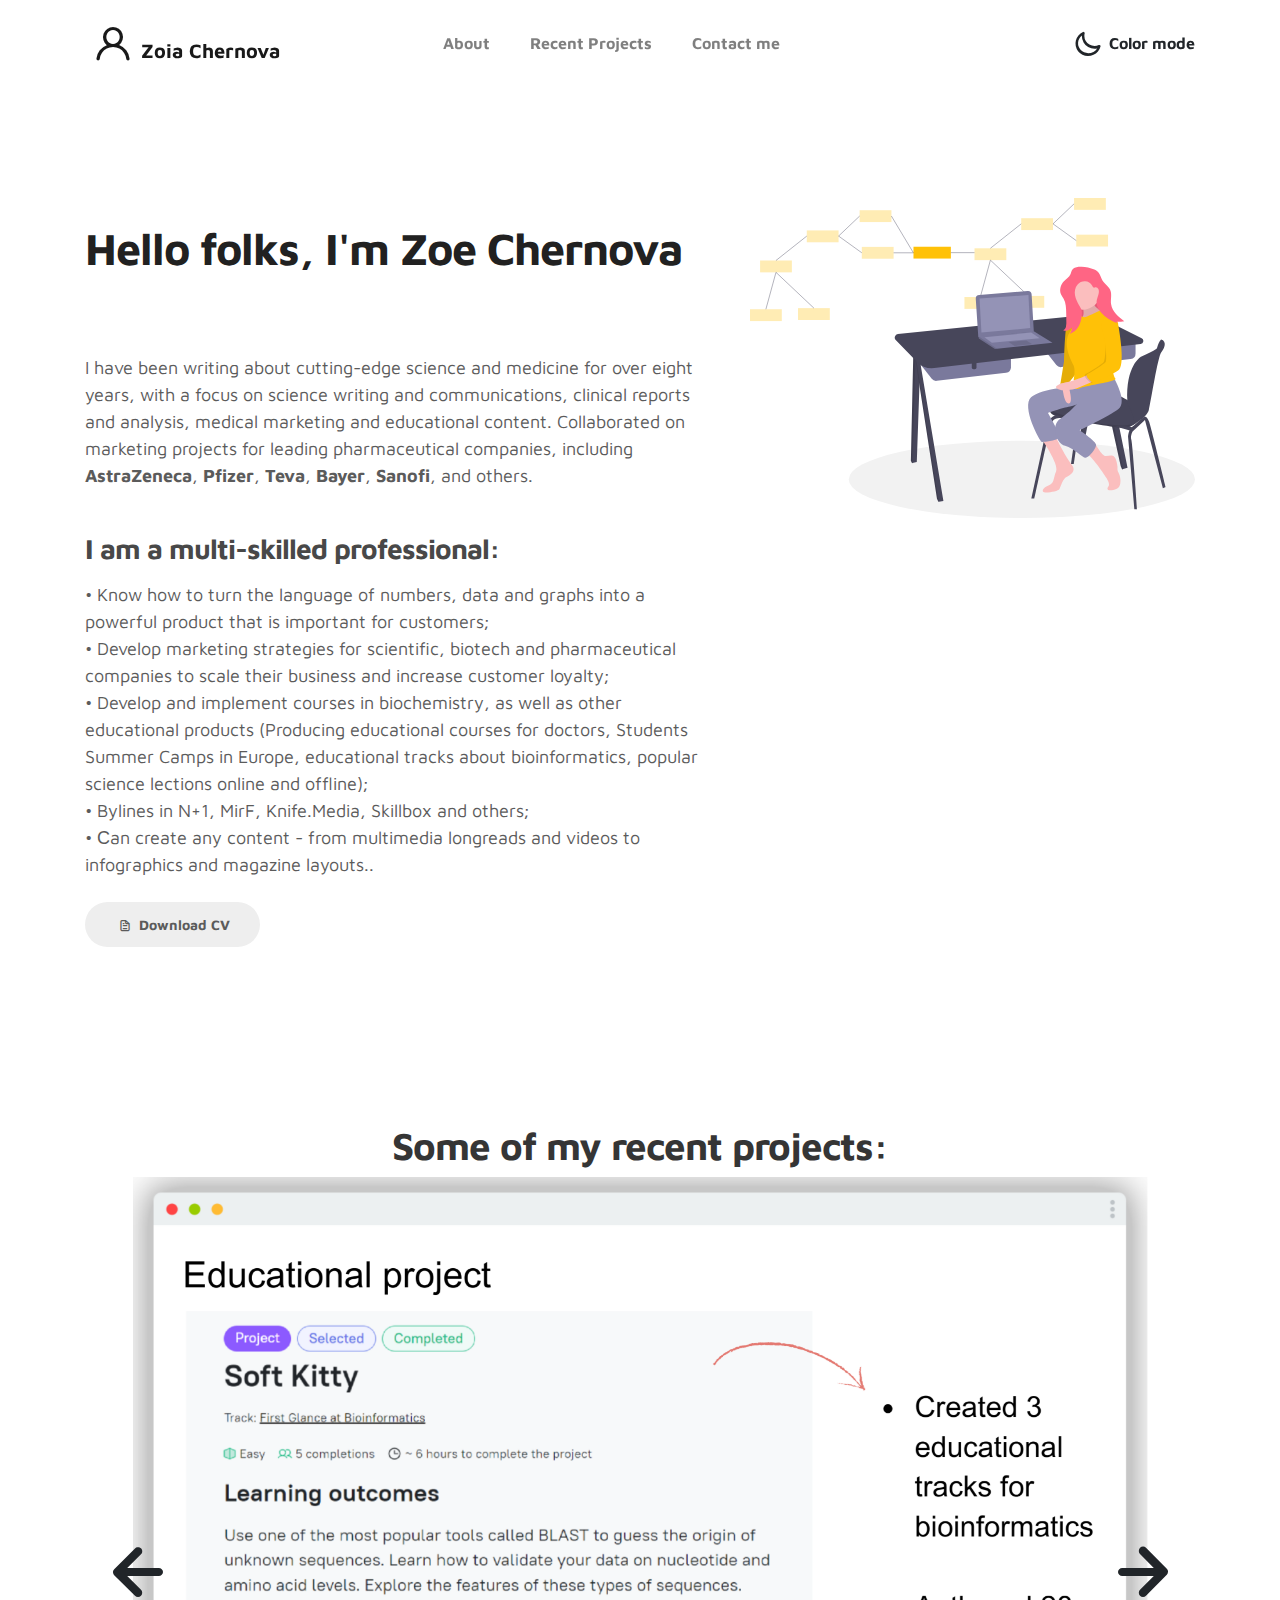
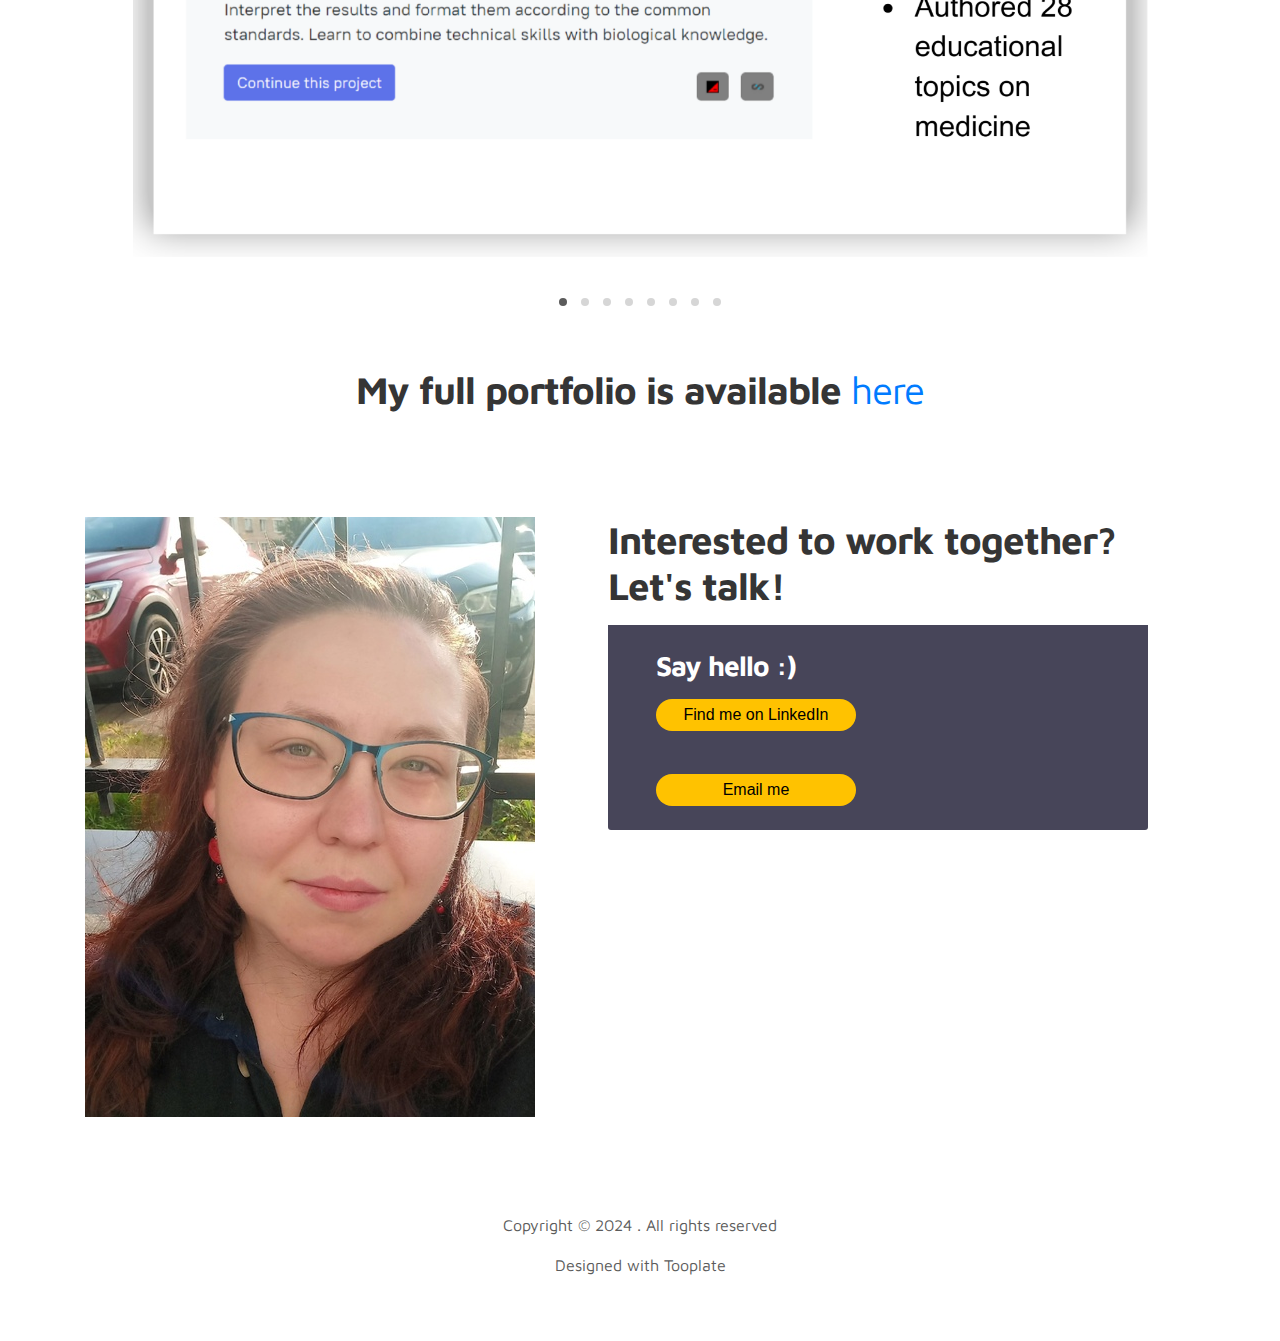
==== index.html @ 5712be1d "2024 articles" ====
<!doctype html>
<html lang="en">
  <head>
    <meta charset="utf-8">
    <meta name="viewport" content="width=device-width, initial-scale=1, shrink-to-fit=no">
    <meta name="description" content="">
    <meta name="author" content="">

    <title>Zoia Chernova</title>

    <link rel="stylesheet" href="css/bootstrap.min.css">
    <link rel="stylesheet" href="css/unicons.css">
    <link rel="stylesheet" href="css/owl.carousel.min.css">
    <link rel="stylesheet" href="css/owl.theme.default.min.css">

    <!-- MAIN STYLE -->
    <link rel="stylesheet" href="css/tooplate-style.css">
    
  </head>
  <body>

    <!-- MENU -->
    <nav class="navbar navbar-expand-sm navbar-light">
        <div class="container">
            <a class="navbar-brand" href="index.html"><i class='uil uil-user'></i>Zoia Chernova</a>

            <button class="navbar-toggler" type="button" data-toggle="collapse" data-target="#navbarNav" aria-controls="navbarNav" aria-expanded="false"
                aria-label="Toggle navigation">
                <span class="navbar-toggler-icon"></span>
                <span class="navbar-toggler-icon"></span>
                <span class="navbar-toggler-icon"></span>
            </button>

            <div class="collapse navbar-collapse" id="navbarNav">
                <ul class="navbar-nav mx-auto">
                    <li class="nav-item">
                        <a href="#about" class="nav-link"><span data-hover="About">About</span></a>
                    </li>
                    <li class="nav-item">
                        <a href="#project" class="nav-link"><span data-hover="Recent Projects">Recent Projects</span></a>
                    </li>
                   <!-- <li class="nav-item">
                        <a href="#resume" class="nav-link"><span data-hover="Resume">Resume</span></a> 
                    </li> -->
                    <li class="nav-item">
                        <a href="#contact" class="nav-link"><span data-hover="Contact me">Contact me</span></a>
                    </li>
                </ul>

                <ul class="navbar-nav ml-lg-auto">
                    <div class="ml-lg-4">
                      <div class="color-mode d-lg-flex justify-content-center align-items-center">
                        <i class="color-mode-icon"></i>
                        Color mode
                      </div>
                    </div>
                </ul>
            </div>
        </div>
    </nav>

    <!-- ABOUT -->
    <section class="about full-screen d-lg-flex justify-content-center align-items-center" id="about">
        <div class="container">
            <div class="row">
                
                <div class="col-lg-7 col-md-12 col-12 d-flex align-items-center">
                    <div class="about-text">
                        <h1 class="animated animated-text">
                            <span class="mr-2">Hello folks, I'm Zoe Chernova</span>
                                <div class="animated-info">
                                    <span class="animated-item">Science Journalist</span>
                                    <span class="animated-item">Communicator</span>
                                    <span class="animated-item">Medical Marketer</span>

                                    
                                </div>
                        </h1>
                        <p>I have been writing about cutting-edge science and medicine for over eight years,  with a focus on science writing and communications, clinical reports and analysis, medical marketing and educational content. Collaborated on marketing projects for leading pharmaceutical companies, including <b>AstraZeneca</b>, <b>Pfizer</b>, <b>Teva</b>, <b>Bayer</b>, <b>Sanofi</b>, and others.
<br> <br> <h3>I am a multi-skilled professional:</h3>
                        </p>
                      <p>&#8226 Know how to turn the language of numbers, data and graphs into a powerful product that is important for customers;
                        <br> &#8226 Develop marketing strategies for scientific, biotech and pharmaceutical companies to scale their business and increase customer loyalty;
                       <br> &#8226 Develop and implement courses in biochemistry, as well as other educational products (Producing educational courses for doctors, Students Summer Camps in Europe, educational tracks about bioinformatics, popular science lections online and offline);
                       <br> &#8226 Bylines in N+1, MirF, Knife.Media, Skillbox and others;
                       <br> &#8226 Сan create any content - from multimedia longreads and videos to infographics and magazine layouts..
                      </p>

                      <style>
                        .libutton {
                          display: flex;
                          flex-direction: column;
                          justify-content: center;
                          padding: 7px;
                          text-align: center;
                          outline: none;
                          text-decoration: none !important;
                          color: #000000 !important;
                          width: 200px;
                          height: 32px;
                          border-radius: 16px;
                          background-color: #ffc200;
                          font-family: "SF Pro Text", Helvetica, sans-serif;
                        }
                      </style>   
               <!-- <a class="libutton" href="" target="_blank">Look at CV</a> -->
                <div class="custom-btn-group mt-4">
                          <a href="#" class="btn mr-lg-2 custom-btn"><i class='uil uil-file-alt'></i> Download CV</a>                        </div> 
                    </div>
                </div>

                <div class="col-lg-5 col-md-12 col-12">
                    <div class="about-image svg">
                        <img src="images/undraw/undraw_software_engineer_lvl5.svg" class="img-fluid" alt="svg image">
                    </div>
                </div>

            </div>
        </div>
    </section>

    <!-- PROJECTS -->
    <section class="project py-5" id="project">
        <div class="container">
                
                <div class="row">
                  <div class="col-lg-11 text-center mx-auto col-12">

                      <div class="col-lg-8 mx-auto">
                        <h2>Some of my recent projects:</h2>
                      </div>

                      <div class="owl-carousel owl-theme">
                        <div class="item">
                          <div class="project-info">
                            <img src="images/project/project-image01.png" class="img-fluid" alt="project image">
                      <!--      <h3><a class="" href="https://hyperskill.org/projects/301">Have a look</a></h3> -->
                          </div>
                        </div>

                        <div class="item">
                          <div class="project-info">
                            <img src="images/project/project-image02.png" class="img-fluid" alt="project image">
                 <!--           <h3><a href="https://medium.com/@duozoid">Have a look</a></h3> -->
                          </div>
                        </div>

                        <div class="item">
                          <div class="project-info">
                           <img src="images/project/project-image03.png" class="img-fluid" alt="project image">
                          </div>
                        </div>

                        <div class="item">
                          <div class="project-info" >
                            <img src="images/project/project-image04.png" class="img-fluid" alt="project image">
                            <h3><b><a href="https://duozoid.github.io/cats-project/index.html">Have a look</a></b></h3>
                          </div>
                        </div>

                        <div class="item">
                          <div class="project-info">
                            <img src="images/project/project-image05.png" class="img-fluid" alt="project image">
                          </div>
                        </div>

                        <div class="item">
                            <div class="project-info">
                              <img src="images/project/project-image06.png" class="img-fluid" alt="project image">
                     <!-- <h3><a href="https://knife.media/author/zoya-andreeva/">Have a look</a></h3> -->
                            </div>
                          </div>

                          <div class="item">
                            <div class="project-info">
                              <img src="images/project/project-image07.png" class="img-fluid" alt="project image">
                            </div>
                          </div>

                          <div class="item">
                            <div class="project-info">
                              <img src="images/project/project-image08.png" class="img-fluid" alt="project image">
                     <!--         <h3><a href="https://skillbox.ru/media/authors/zoya-andreeva/">Have a look</a></h3> --> 
                            </div>
                          </div>

                      </div>
<h2>My full portfolio is available <a href="portfolio.html">here</a></h2>
                  </div>
                </div>
        </div>
    </section>
    

    <!-- FEATURES 
    <section class="resume py-5 d-lg-flex justify-content-center align-items-center" id="resume">
        <div class="container">
            <div class="row">

                <div class="col-lg-6 col-12">
                  <h2 class="mb-4">Experiences</h2>

                    <div class="timeline">
                        <div class="timeline-wrapper">
                             <div class="timeline-yr">
                                  <span>2023</span>
                             </div>
                             <div class="timeline-info">
                                  <h3><span>SMM communicator</span><small>Helix Lab</small></h3>

                                    <p><br> &#8226; Developed and implemented social media policies resulting in a 300% increase in engagement
                                    
                                    <br> &#8226; Increased the number of subscribers by 2.5 times without attracting advertising traffic
                                    
                                    </p>
                             </div>
                        </div>

                        <div class="timeline-wrapper">
                            <div class="timeline-yr">
                                <span>2022</span>
                            </div>
                            <div class="timeline-info">
                                <h3><span>Science writer</span><small>Hyperskill</small></h3>
                                <p>Created 3 educational tracks for bioinformatics and authored 28 educational topics on medicine (<a href="https://hyperskill.org/learn/step/24603">example)</a></p>
                            </div>
                        </div>

                        <div class="timeline-wrapper">
                            <div class="timeline-yr">
                                <span>2021</span>
                            </div>
                            <div class="timeline-info">
                                <h3><span>Communicator</span><small>RadioMedSynthesys</small></h3>
                                <p>Developed a corporate website (HTML, CSS, JS, PHP) and wrote dozens of nonclinical materials about radionuclide medications, diagnostic methods, etc</p>
                            </div>
                        </div>

                        <div class="timeline-wrapper">
                            <div class="timeline-yr">
                                <span>2021</span>
                            </div>
                            <div class="timeline-info">
                                <h3><span>Medical Communicator</span><small>Knife.media</small></h3>
                                <p>Produced 31 articles on modern medicine and science, achieving an average of 10,000 views per article  (<a href="https://knife.media/author/zoya-andreeva/">example)</a></p>
                            </div>
                        </div>
                        
                        <div class="timeline-wrapper">
                            <div class="timeline-yr">
                                <span>2018</span>
                            </div>
                            <div class="timeline-info">
                                <h3><span>SMM and Communicator<small>FK.Top</small></h3>
                                <p>&#8226; Launched a  magazine, achieving 5000 readers
                                    <br>&#8226; Established and grew a social media network to 12000 followers within 12 months
                                    </p>
                            </div>
                        </div>
                        
                        <div class="timeline-wrapper">
                            <div class="timeline-yr">
                                <span>2017</span>
                            </div>
                            <div class="timeline-info">
                                <h3><span>Medical writer<small>Academed</small></h3>
                                <p>&#8226; Created over 100 educational materials for medical professionals
                                    <br>&#8226; Developed branding materials for pharmaceutical companies
                                    
                                    </p>
                            </div>
                        </div>

                    </div>
                </div>

                <div class="col-lg-6 col-12">
                  <h2 class="mb-4 mobile-mt-2">Educations and Master Classes</h2>

                    <div class="timeline">

                        <div class="timeline-wrapper">
                            <div class="timeline-yr">
                                 <span>2023</span>
                            </div>
                            <div class="timeline-info">
                                 <h3><span>Foundational Skills for Communicating About Health</span><small>University of Michigan</small></h3>
                            </div>
                       </div>

                        <div class="timeline-wrapper">
                             <div class="timeline-yr">
                                  <span>2021</span>
                             </div>
                             <div class="timeline-info">
                                  <h3><span>Multimedia Journalism</span><small>State University for the Humanities</small></h3>
                             </div>
                        </div>

                        <div class="timeline-wrapper">
                            <div class="timeline-yr">
                                <span>2017</span>
                            </div>
                            <div class="timeline-info">
                                <h3><span>Master of Science</span><small>MSU</small></h3>
                            </div>
                        </div>
                        
                        <div class="timeline-wrapper">
                            <div class="timeline-yr">
                                <span>2015</span>
                            </div>
                            <div class="timeline-info">
                                <h3><span>Bachelor of Science</span><small>MSU</small></h3>
                            </div>
                        </div>

                    </div>
                </div>
                
            </div>
        </div>
    </section> -->

    <!-- CONTACT -->
    <section class="contact py-5" id="contact">
      <div class="container">
        <div class="row">
          
          
          <div class="col-lg-5 mr-lg-5 col-12">
            <div class="w-100">
              <img src="images/undraw/me.jpg"></img>
            </div>
           
          </div>

          <div class="col-lg-6 col-12">
            <div class="contact-form">
              <h2 class="mb-4">Interested to work together? Let's talk!</h2>
              <div class="contact-info d-flex justify-content-between align-items-center py-4 px-lg-5">
                <div class="contact-info-item">
                  <h3 class="mb-3 text-white">Say hello :) </h3>
                  <a class="libutton" href="https://www.linkedin.com/comm/mynetwork/discovery-see-all?usecase=PEOPLE_FOLLOWS&followMember=chernova-zoya-science-communicator" target="_blank">Find me on LinkedIn</a>
                  <p> <br></p>
                  <a class="libutton" href="" target="_blank">Email me</a>
                </div>
            </div>
          </div>

        </div>
      </div>
    </section>

    <!-- FOOTER -->
     <footer class="footer py-5">
          <div class="container">
               <div class="row">

                    <div class="col-lg-12 col-12">                                
                        <p class="copyright-text text-center">Copyright &copy; 2024 . All rights reserved</p>
                        <p class="copyright-text text-center">Designed with Tooplate</a></p>
                    </div>
                    
               </div>
          </div>
     </footer>

    <script src="js/jquery-3.3.1.min.js"></script>
    <script src="js/popper.min.js"></script>
    <script src="js/bootstrap.min.js"></script>
    <script src="js/Headroom.js"></script>
    <script src="js/jQuery.headroom.js"></script>
    <script src="js/owl.carousel.min.js"></script>
    <script src="js/smoothscroll.js"></script>
    <script src="js/custom.js"></script>

  </body>
</html>
---- css/unicons.css ----
@font-face {
  font-family: 'unicons';
  src: url('../font/unicons.eot?42479262');
  src: url('../font/unicons.eot?42479262#iefix') format('embedded-opentype'),
       url('../font/unicons.woff2?42479262') format('woff2'),
       url('../font/unicons.woff?42479262') format('woff'),
       url('../font/unicons.ttf?42479262') format('truetype'),
       url('../font/unicons.svg?42479262#unicons') format('svg');
  font-weight: normal;
  font-style: normal;
}
/* Chrome hack: SVG is rendered more smooth in Windozze. 100% magic, uncomment if you need it. */
/* Note, that will break hinting! In other OS-es font will be not as sharp as it could be */
/*
@media screen and (-webkit-min-device-pixel-ratio:0) {
  @font-face {
    font-family: 'unicons';
    src: url('../font/unicons.svg?42479262#unicons') format('svg');
  }
}
*/
 
 [class^="uil-"]:before, [class*=" uil-"]:before {
  font-family: "unicons";
  font-style: normal;
  font-weight: normal;
  speak: none;
 
  display: inline-block;
  text-decoration: inherit;
  width: 1em;
  margin-right: .2em;
  text-align: center;
  /* opacity: .8; */
 
  /* For safety - reset parent styles, that can break glyph codes*/
  font-variant: normal;
  text-transform: none;
 
  /* fix buttons height, for twitter bootstrap */
  line-height: 1em;
 
  /* Animation center compensation - margins should be symmetric */
  /* remove if not needed */
  margin-left: .2em;
 
  /* you can be more comfortable with increased icons size */
  /* font-size: 120%; */
 
  /* Font smoothing. That was taken from TWBS */
  -webkit-font-smoothing: antialiased;
  -moz-osx-font-smoothing: grayscale;
 
  /* Uncomment for 3D effect */
  /* text-shadow: 1px 1px 1px rgba(127, 127, 127, 0.3); */
}
 
.uil-abacus:before { content: '\e800'; } /* '' */
.uil-accessible-icon-alt:before { content: '\e801'; } /* '' */
.uil-adjust-alt:before { content: '\e802'; } /* '' */
.uil-adjust-circle:before { content: '\e803'; } /* '' */
.uil-adjust-half:before { content: '\e804'; } /* '' */
.uil-adjust:before { content: '\e805'; } /* '' */
.uil-airplay:before { content: '\e806'; } /* '' */
.uil-align-alt:before { content: '\e807'; } /* '' */
.uil-align-center-alt:before { content: '\e808'; } /* '' */
.uil-align-center-h:before { content: '\e809'; } /* '' */
.uil-align-center-justify:before { content: '\e80a'; } /* '' */
.uil-align-center-v:before { content: '\e80b'; } /* '' */
.uil-align-center:before { content: '\e80c'; } /* '' */
.uil-align-justify:before { content: '\e80d'; } /* '' */
.uil-align-left-justify:before { content: '\e80e'; } /* '' */
.uil-align-left:before { content: '\e80f'; } /* '' */
.uil-align-letter-right:before { content: '\e810'; } /* '' */
.uil-align-right-justify:before { content: '\e811'; } /* '' */
.uil-align-right:before { content: '\e812'; } /* '' */
.uil-align:before { content: '\e813'; } /* '' */
.uil-ambulance:before { content: '\e814'; } /* '' */
.uil-analysis:before { content: '\e815'; } /* '' */
.uil-analytics:before { content: '\e816'; } /* '' */
.uil-anchor:before { content: '\e817'; } /* '' */
.uil-android-phone-slash:before { content: '\e818'; } /* '' */
.uil-angle-double-down:before { content: '\e819'; } /* '' */
.uil-angle-double-left:before { content: '\e81a'; } /* '' */
.uil-angle-double-right:before { content: '\e81b'; } /* '' */
.uil-angle-double-up:before { content: '\e81c'; } /* '' */
.uil-angle-down:before { content: '\e81d'; } /* '' */
.uil-angle-left:before { content: '\e81e'; } /* '' */
.uil-angle-right-b:before { content: '\e81f'; } /* '' */
.uil-angle-right:before { content: '\e820'; } /* '' */
.uil-angle-up:before { content: '\e821'; } /* '' */
.uil-annoyed-alt:before { content: '\e822'; } /* '' */
.uil-annoyed:before { content: '\e823'; } /* '' */
.uil-apps:before { content: '\e824'; } /* '' */
.uil-archive-alt:before { content: '\e825'; } /* '' */
.uil-archive:before { content: '\e826'; } /* '' */
.uil-arrow-break:before { content: '\e827'; } /* '' */
.uil-arrow-circle-down:before { content: '\e828'; } /* '' */
.uil-arrow-circle-left:before { content: '\e829'; } /* '' */
.uil-arrow-circle-right:before { content: '\e82a'; } /* '' */
.uil-arrow-circle-up:before { content: '\e82b'; } /* '' */
.uil-arrow-compress-h:before { content: '\e82c'; } /* '' */
.uil-arrow-down-left:before { content: '\e82d'; } /* '' */
.uil-arrow-down-right:before { content: '\e82e'; } /* '' */
.uil-arrow-down:before { content: '\e82f'; } /* '' */
.uil-arrow-from-right:before { content: '\e830'; } /* '' */
.uil-arrow-from-top:before { content: '\e831'; } /* '' */
.uil-arrow-growth:before { content: '\e832'; } /* '' */
.uil-arrow-left:before { content: '\e833'; } /* '' */
.uil-arrow-random:before { content: '\e834'; } /* '' */
.uil-arrow-resize-diagonal:before { content: '\e835'; } /* '' */
.uil-arrow-right:before { content: '\e836'; } /* '' */
.uil-arrow-to-bottom:before { content: '\e837'; } /* '' */
.uil-arrow-to-right:before { content: '\e838'; } /* '' */
.uil-arrow-up-left:before { content: '\e839'; } /* '' */
.uil-arrow-up-right:before { content: '\e83a'; } /* '' */
.uil-arrow-up:before { content: '\e83b'; } /* '' */
.uil-arrows-h-alt:before { content: '\e83c'; } /* '' */
.uil-arrows-h:before { content: '\e83d'; } /* '' */
.uil-arrows-left-down:before { content: '\e83e'; } /* '' */
.uil-arrows-maximize:before { content: '\e83f'; } /* '' */
.uil-arrows-merge:before { content: '\e840'; } /* '' */
.uil-arrows-resize-h:before { content: '\e841'; } /* '' */
.uil-arrows-resize-v:before { content: '\e842'; } /* '' */
.uil-arrows-resize:before { content: '\e843'; } /* '' */
.uil-arrows-right-down:before { content: '\e844'; } /* '' */
.uil-arrows-shrink-h:before { content: '\e845'; } /* '' */
.uil-arrows-shrink-v:before { content: '\e846'; } /* '' */
.uil-arrows-up-right:before { content: '\e847'; } /* '' */
.uil-arrows-v-alt:before { content: '\e848'; } /* '' */
.uil-arrows-v:before { content: '\e849'; } /* '' */
.uil-at:before { content: '\e84a'; } /* '' */
.uil-atm-card:before { content: '\e84b'; } /* '' */
.uil-atom:before { content: '\e84c'; } /* '' */
.uil-auto-flash:before { content: '\e84d'; } /* '' */
.uil-award-alt:before { content: '\e84e'; } /* '' */
.uil-award:before { content: '\e84f'; } /* '' */
.uil-baby-carriage:before { content: '\e850'; } /* '' */
.uil-backpack:before { content: '\e851'; } /* '' */
.uil-backspace:before { content: '\e852'; } /* '' */
.uil-backward:before { content: '\e853'; } /* '' */
.uil-bag-alt:before { content: '\e854'; } /* '' */
.uil-bag-slash:before { content: '\e855'; } /* '' */
.uil-bag:before { content: '\e856'; } /* '' */
.uil-ball:before { content: '\e857'; } /* '' */
.uil-ban:before { content: '\e858'; } /* '' */
.uil-bars:before { content: '\e859'; } /* '' */
.uil-basketball-hoop:before { content: '\e85a'; } /* '' */
.uil-basketball:before { content: '\e85b'; } /* '' */
.uil-battery-bolt:before { content: '\e85c'; } /* '' */
.uil-battery-empty:before { content: '\e85d'; } /* '' */
.uil-bed-double:before { content: '\e85e'; } /* '' */
.uil-bed:before { content: '\e85f'; } /* '' */
.uil-bell-school:before { content: '\e860'; } /* '' */
.uil-bell-slash:before { content: '\e861'; } /* '' */
.uil-bill:before { content: '\e862'; } /* '' */
.uil-bitcoin-circle:before { content: '\e863'; } /* '' */
.uil-bitcoin:before { content: '\e864'; } /* '' */
.uil-bluetooth-b:before { content: '\e865'; } /* '' */
.uil-bolt-alt:before { content: '\e866'; } /* '' */
.uil-bolt-slash:before { content: '\e867'; } /* '' */
.uil-bolt:before { content: '\e868'; } /* '' */
.uil-book-alt:before { content: '\e869'; } /* '' */
.uil-book-medical:before { content: '\e86a'; } /* '' */
.uil-book-open:before { content: '\e86b'; } /* '' */
.uil-book-reader:before { content: '\e86c'; } /* '' */
.uil-book:before { content: '\e86d'; } /* '' */
.uil-bookmark-full:before { content: '\e86e'; } /* '' */
.uil-bookmark:before { content: '\e86f'; } /* '' */
.uil-books:before { content: '\e870'; } /* '' */
.uil-boombox:before { content: '\e871'; } /* '' */
.uil-border-alt:before { content: '\e872'; } /* '' */
.uil-border-bottom:before { content: '\e873'; } /* '' */
.uil-border-clear:before { content: '\e874'; } /* '' */
.uil-border-horizontal:before { content: '\e875'; } /* '' */
.uil-border-inner:before { content: '\e876'; } /* '' */
.uil-border-left:before { content: '\e877'; } /* '' */
.uil-border-out:before { content: '\e878'; } /* '' */
.uil-border-right:before { content: '\e879'; } /* '' */
.uil-border-top:before { content: '\e87a'; } /* '' */
.uil-border-vertical:before { content: '\e87b'; } /* '' */
.uil-box:before { content: '\e87c'; } /* '' */
.uil-briefcase-alt:before { content: '\e87d'; } /* '' */
.uil-briefcase:before { content: '\e87e'; } /* '' */
.uil-bright:before { content: '\e87f'; } /* '' */
.uil-brightness-empty:before { content: '\e880'; } /* '' */
.uil-brightness-half:before { content: '\e881'; } /* '' */
.uil-brightness-low:before { content: '\e882'; } /* '' */
.uil-brightness-minus:before { content: '\e883'; } /* '' */
.uil-brightness-plus:before { content: '\e884'; } /* '' */
.uil-brightness:before { content: '\e885'; } /* '' */
.uil-bring-bottom:before { content: '\e886'; } /* '' */
.uil-bring-front:before { content: '\e887'; } /* '' */
.uil-brush-alt:before { content: '\e888'; } /* '' */
.uil-bug:before { content: '\e889'; } /* '' */
.uil-building:before { content: '\e88a'; } /* '' */
.uil-bullseye:before { content: '\e88b'; } /* '' */
.uil-bus-alt:before { content: '\e88c'; } /* '' */
.uil-bus-school:before { content: '\e88d'; } /* '' */
.uil-bus:before { content: '\e88e'; } /* '' */
.uil-calcualtor:before { content: '\e88f'; } /* '' */
.uil-calculator-alt:before { content: '\e890'; } /* '' */
.uil-calendar-alt:before { content: '\e891'; } /* '' */
.uil-calendar-slash:before { content: '\e892'; } /* '' */
.uil-calender:before { content: '\e893'; } /* '' */
.uil-calling:before { content: '\e894'; } /* '' */
.uil-camera-plus:before { content: '\e895'; } /* '' */
.uil-camera-slash:before { content: '\e896'; } /* '' */
.uil-camera:before { content: '\e897'; } /* '' */
.uil-cancel:before { content: '\e898'; } /* '' */
.uil-capsule:before { content: '\e899'; } /* '' */
.uil-capture:before { content: '\e89a'; } /* '' */
.uil-car-sideview:before { content: '\e89b'; } /* '' */
.uil-car-slash:before { content: '\e89c'; } /* '' */
.uil-car-wash:before { content: '\e89d'; } /* '' */
.uil-car:before { content: '\e89e'; } /* '' */
.uil-card-atm:before { content: '\e89f'; } /* '' */
.uil-caret-right:before { content: '\e8a0'; } /* '' */
.uil-cart:before { content: '\e8a1'; } /* '' */
.uil-cell:before { content: '\e8a2'; } /* '' */
.uil-celsius:before { content: '\e8a3'; } /* '' */
.uil-chart-bar-alt:before { content: '\e8a4'; } /* '' */
.uil-chart-bar:before { content: '\e8a5'; } /* '' */
.uil-chart-down:before { content: '\e8a6'; } /* '' */
.uil-chart-growth-alt:before { content: '\e8a7'; } /* '' */
.uil-chart-growth:before { content: '\e8a8'; } /* '' */
.uil-chart-line:before { content: '\e8a9'; } /* '' */
.uil-chart-pie-alt:before { content: '\e8aa'; } /* '' */
.uil-chart-pie:before { content: '\e8ab'; } /* '' */
.uil-chart:before { content: '\e8ac'; } /* '' */
.uil-chat-bubble-user:before { content: '\e8ad'; } /* '' */
.uil-chat-info:before { content: '\e8ae'; } /* '' */
.uil-chat:before { content: '\e8af'; } /* '' */
.uil-check-circle:before { content: '\e8b0'; } /* '' */
.uil-check-square:before { content: '\e8b1'; } /* '' */
.uil-check:before { content: '\e8b2'; } /* '' */
.uil-circle-layer:before { content: '\e8b3'; } /* '' */
.uil-circle:before { content: '\e8b4'; } /* '' */
.uil-circuit:before { content: '\e8b5'; } /* '' */
.uil-clapper-board:before { content: '\e8b6'; } /* '' */
.uil-clipboard-alt:before { content: '\e8b7'; } /* '' */
.uil-clipboard-blank:before { content: '\e8b8'; } /* '' */
.uil-clipboard-notes:before { content: '\e8b9'; } /* '' */
.uil-clipboard:before { content: '\e8ba'; } /* '' */
.uil-clock-eight:before { content: '\e8bb'; } /* '' */
.uil-clock-five:before { content: '\e8bc'; } /* '' */
.uil-clock-nine:before { content: '\e8bd'; } /* '' */
.uil-clock-seven:before { content: '\e8be'; } /* '' */
.uil-clock-ten:before { content: '\e8bf'; } /* '' */
.uil-clock-three:before { content: '\e8c0'; } /* '' */
.uil-clock-two:before { content: '\e8c1'; } /* '' */
.uil-clock:before { content: '\e8c2'; } /* '' */
.uil-closed-captioning:before { content: '\e8c3'; } /* '' */
.uil-cloud-block:before { content: '\e8c4'; } /* '' */
.uil-cloud-bookmark:before { content: '\e8c5'; } /* '' */
.uil-cloud-check:before { content: '\e8c6'; } /* '' */
.uil-cloud-computing:before { content: '\e8c7'; } /* '' */
.uil-cloud-data-connection:before { content: '\e8c8'; } /* '' */
.uil-cloud-database-tree:before { content: '\e8c9'; } /* '' */
.uil-cloud-download:before { content: '\e8ca'; } /* '' */
.uil-cloud-drizzle:before { content: '\e8cb'; } /* '' */
.uil-cloud-exclamation:before { content: '\e8cc'; } /* '' */
.uil-cloud-hail:before { content: '\e8cd'; } /* '' */
.uil-cloud-heart:before { content: '\e8ce'; } /* '' */
.uil-cloud-info:before { content: '\e8cf'; } /* '' */
.uil-cloud-lock:before { content: '\e8d0'; } /* '' */
.uil-cloud-meatball:before { content: '\e8d1'; } /* '' */
.uil-cloud-moon-hail:before { content: '\e8d2'; } /* '' */
.uil-cloud-moon-meatball:before { content: '\e8d3'; } /* '' */
.uil-cloud-moon-rain:before { content: '\e8d4'; } /* '' */
.uil-cloud-moon-showers:before { content: '\e8d5'; } /* '' */
.uil-cloud-moon:before { content: '\e8d6'; } /* '' */
.uil-cloud-question:before { content: '\e8d7'; } /* '' */
.uil-cloud-rain-sun:before { content: '\e8d8'; } /* '' */
.uil-cloud-rain:before { content: '\e8d9'; } /* '' */
.uil-cloud-redo:before { content: '\e8da'; } /* '' */
.uil-cloud-set:before { content: '\e8db'; } /* '' */
.uil-cloud-share:before { content: '\e8dc'; } /* '' */
.uil-cloud-shield:before { content: '\e8dd'; } /* '' */
.uil-cloud-showers-alt:before { content: '\e8de'; } /* '' */
.uil-cloud-showers-heavy:before { content: '\e8df'; } /* '' */
.uil-cloud-showers:before { content: '\e8e0'; } /* '' */
.uil-cloud-slash:before { content: '\e8e1'; } /* '' */
.uil-cloud-sun-hail:before { content: '\e8e2'; } /* '' */
.uil-cloud-sun-meatball:before { content: '\e8e3'; } /* '' */
.uil-cloud-sun-rain-alt:before { content: '\e8e4'; } /* '' */
.uil-cloud-sun-rain:before { content: '\e8e5'; } /* '' */
.uil-cloud-sun-tear:before { content: '\e8e6'; } /* '' */
.uil-cloud-sun:before { content: '\e8e7'; } /* '' */
.uil-cloud-times:before { content: '\e8e8'; } /* '' */
.uil-cloud-unlock:before { content: '\e8e9'; } /* '' */
.uil-cloud-upload:before { content: '\e8ea'; } /* '' */
.uil-cloud-wifi:before { content: '\e8eb'; } /* '' */
.uil-cloud-wind:before { content: '\e8ec'; } /* '' */
.uil-cloud:before { content: '\e8ed'; } /* '' */
.uil-clouds:before { content: '\e8ee'; } /* '' */
.uil-club:before { content: '\e8ef'; } /* '' */
.uil-code:before { content: '\e8f0'; } /* '' */
.uil-coffee:before { content: '\e8f1'; } /* '' */
.uil-cog:before { content: '\e8f2'; } /* '' */
.uil-coins:before { content: '\e8f3'; } /* '' */
.uil-columns:before { content: '\e8f4'; } /* '' */
.uil-comment-alt-block:before { content: '\e8f5'; } /* '' */
.uil-comment-alt-chart-lines:before { content: '\e8f6'; } /* '' */
.uil-comment-alt-check:before { content: '\e8f7'; } /* '' */
.uil-comment-alt-dots:before { content: '\e8f8'; } /* '' */
.uil-comment-alt-download:before { content: '\e8f9'; } /* '' */
.uil-comment-alt-edit:before { content: '\e8fa'; } /* '' */
.uil-comment-alt-exclamation:before { content: '\e8fb'; } /* '' */
.uil-comment-alt-heart:before { content: '\e8fc'; } /* '' */
.uil-comment-alt-image:before { content: '\e8fd'; } /* '' */
.uil-comment-alt-info:before { content: '\e8fe'; } /* '' */
.uil-comment-alt-lines:before { content: '\e8ff'; } /* '' */
.uil-comment-alt-lock:before { content: '\e900'; } /* '' */
.uil-comment-alt-medical:before { content: '\e901'; } /* '' */
.uil-comment-alt-message:before { content: '\e902'; } /* '' */
.uil-comment-alt-notes:before { content: '\e903'; } /* '' */
.uil-comment-alt-plus:before { content: '\e904'; } /* '' */
.uil-comment-alt-question:before { content: '\e905'; } /* '' */
.uil-comment-alt-redo:before { content: '\e906'; } /* '' */
.uil-comment-alt-search:before { content: '\e907'; } /* '' */
.uil-comment-alt-share:before { content: '\e908'; } /* '' */
.uil-comment-alt-shield:before { content: '\e909'; } /* '' */
.uil-comment-alt-upload:before { content: '\e90a'; } /* '' */
.uil-comment-alt-verify:before { content: '\e90b'; } /* '' */
.uil-comment-alt:before { content: '\e90c'; } /* '' */
.uil-comment-block:before { content: '\e90d'; } /* '' */
.uil-comment-chart-line:before { content: '\e90e'; } /* '' */
.uil-comment-check:before { content: '\e90f'; } /* '' */
.uil-comment-dots:before { content: '\e910'; } /* '' */
.uil-comment-download:before { content: '\e911'; } /* '' */
.uil-comment-edit:before { content: '\e912'; } /* '' */
.uil-comment-exclamation:before { content: '\e913'; } /* '' */
.uil-comment-heart:before { content: '\e914'; } /* '' */
.uil-comment-image:before { content: '\e915'; } /* '' */
.uil-comment-info-alt:before { content: '\e916'; } /* '' */
.uil-comment-info:before { content: '\e917'; } /* '' */
.uil-comment-lines:before { content: '\e918'; } /* '' */
.uil-comment-lock:before { content: '\e919'; } /* '' */
.uil-comment-medical:before { content: '\e91a'; } /* '' */
.uil-comment-message:before { content: '\e91b'; } /* '' */
.uil-comment-notes:before { content: '\e91c'; } /* '' */
.uil-comment-plus:before { content: '\e91d'; } /* '' */
.uil-comment-question:before { content: '\e91e'; } /* '' */
.uil-comment-redo:before { content: '\e91f'; } /* '' */
.uil-comment-search:before { content: '\e920'; } /* '' */
.uil-comment-share:before { content: '\e921'; } /* '' */
.uil-comment-shield:before { content: '\e922'; } /* '' */
.uil-comment-slash:before { content: '\e923'; } /* '' */
.uil-comment-upload:before { content: '\e924'; } /* '' */
.uil-comment-verify:before { content: '\e925'; } /* '' */
.uil-comment:before { content: '\e926'; } /* '' */
.uil-comments-alt:before { content: '\e927'; } /* '' */
.uil-comments:before { content: '\e928'; } /* '' */
.uil-commnet-alt-slash:before { content: '\e929'; } /* '' */
.uil-compact-disc:before { content: '\e92a'; } /* '' */
.uil-compass:before { content: '\e92b'; } /* '' */
.uil-compress-alt-left:before { content: '\e92c'; } /* '' */
.uil-compress-alt:before { content: '\e92d'; } /* '' */
.uil-compress-arrows:before { content: '\e92e'; } /* '' */
.uil-compress-lines:before { content: '\e92f'; } /* '' */
.uil-compress-point:before { content: '\e930'; } /* '' */
.uil-compress-v:before { content: '\e931'; } /* '' */
.uil-compress:before { content: '\e932'; } /* '' */
.uil-computer-mouse:before { content: '\e933'; } /* '' */
.uil-confused:before { content: '\e934'; } /* '' */
.uil-constructor:before { content: '\e935'; } /* '' */
.uil-copy-alt:before { content: '\e936'; } /* '' */
.uil-copy-landscape:before { content: '\e937'; } /* '' */
.uil-copy:before { content: '\e938'; } /* '' */
.uil-copyright:before { content: '\e939'; } /* '' */
.uil-corner-down-left:before { content: '\e93a'; } /* '' */
.uil-corner-down-right-alt:before { content: '\e93b'; } /* '' */
.uil-corner-down-right:before { content: '\e93c'; } /* '' */
.uil-corner-left-down:before { content: '\e93d'; } /* '' */
.uil-corner-right-down:before { content: '\e93e'; } /* '' */
.uil-corner-up-left-alt:before { content: '\e93f'; } /* '' */
.uil-corner-up-left:before { content: '\e940'; } /* '' */
.uil-corner-up-right-alt:before { content: '\e941'; } /* '' */
.uil-corner-up-right:before { content: '\e942'; } /* '' */
.uil-creative-commons-pd-alt:before { content: '\e943'; } /* '' */
.uil-creative-commons-pd:before { content: '\e944'; } /* '' */
.uil-crockery:before { content: '\e945'; } /* '' */
.uil-crop-alt-rotate-left:before { content: '\e946'; } /* '' */
.uil-crop-alt-rotate-right:before { content: '\e947'; } /* '' */
.uil-crop-alt:before { content: '\e948'; } /* '' */
.uil-crosshair-alt:before { content: '\e949'; } /* '' */
.uil-crosshair:before { content: '\e94a'; } /* '' */
.uil-crosshairs:before { content: '\e94b'; } /* '' */
.uil-cube:before { content: '\e94c'; } /* '' */
.uil-data-sharing:before { content: '\e94d'; } /* '' */
.uil-database-alt:before { content: '\e94e'; } /* '' */
.uil-database:before { content: '\e94f'; } /* '' */
.uil-desert:before { content: '\e950'; } /* '' */
.uil-desktop-alt-slash:before { content: '\e951'; } /* '' */
.uil-desktop-alt:before { content: '\e952'; } /* '' */
.uil-desktop-cloud-alt:before { content: '\e953'; } /* '' */
.uil-desktop-slash:before { content: '\e954'; } /* '' */
.uil-desktop:before { content: '\e955'; } /* '' */
.uil-dialpad-alt:before { content: '\e956'; } /* '' */
.uil-dialpad:before { content: '\e957'; } /* '' */
.uil-diamond:before { content: '\e958'; } /* '' */
.uil-diary-alt:before { content: '\e959'; } /* '' */
.uil-diary:before { content: '\e95a'; } /* '' */
.uil-dice-five:before { content: '\e95b'; } /* '' */
.uil-dice-four:before { content: '\e95c'; } /* '' */
.uil-dice-one:before { content: '\e95d'; } /* '' */
.uil-dice-six:before { content: '\e95e'; } /* '' */
.uil-dice-three:before { content: '\e95f'; } /* '' */
.uil-dice-two:before { content: '\e960'; } /* '' */
.uil-direction:before { content: '\e961'; } /* '' */
.uil-directions:before { content: '\e962'; } /* '' */
.uil-dizzy-meh:before { content: '\e963'; } /* '' */
.uil-dna:before { content: '\e964'; } /* '' */
.uil-document-layout-center:before { content: '\e965'; } /* '' */
.uil-document-layout-left:before { content: '\e966'; } /* '' */
.uil-document-layout-right:before { content: '\e967'; } /* '' */
.uil-document:before { content: '\e968'; } /* '' */
.uil-dollar-alt:before { content: '\e969'; } /* '' */
.uil-dollar-sign-alt:before { content: '\e96a'; } /* '' */
.uil-dollar-sign:before { content: '\e96b'; } /* '' */
.uil-down-arrow:before { content: '\e96c'; } /* '' */
.uil-download-alt:before { content: '\e96d'; } /* '' */
.uil-dribbble:before { content: '\e96e'; } /* '' */
.uil-drill:before { content: '\e96f'; } /* '' */
.uil-dropbox:before { content: '\e970'; } /* '' */
.uil-dumbbell:before { content: '\e971'; } /* '' */
.uil-edit-alt:before { content: '\e972'; } /* '' */
.uil-edit:before { content: '\e973'; } /* '' */
.uil-ellipsis-h:before { content: '\e974'; } /* '' */
.uil-ellipsis-v:before { content: '\e975'; } /* '' */
.uil-emoji:before { content: '\e976'; } /* '' */
.uil-enter:before { content: '\e977'; } /* '' */
.uil-entry:before { content: '\e978'; } /* '' */
.uil-envelope-add:before { content: '\e979'; } /* '' */
.uil-envelope-alt:before { content: '\e97a'; } /* '' */
.uil-envelope-block:before { content: '\e97b'; } /* '' */
.uil-envelope-bookmark:before { content: '\e97c'; } /* '' */
.uil-envelope-check:before { content: '\e97d'; } /* '' */
.uil-envelope-download-alt:before { content: '\e97e'; } /* '' */
.uil-envelope-download:before { content: '\e97f'; } /* '' */
.uil-envelope-edit:before { content: '\e980'; } /* '' */
.uil-envelope-exclamation:before { content: '\e981'; } /* '' */
.uil-envelope-heart:before { content: '\e982'; } /* '' */
.uil-envelope-info:before { content: '\e983'; } /* '' */
.uil-envelope-lock:before { content: '\e984'; } /* '' */
.uil-envelope-minus:before { content: '\e985'; } /* '' */
.uil-envelope-open:before { content: '\e986'; } /* '' */
.uil-envelope-question:before { content: '\e987'; } /* '' */
.uil-envelope-receive:before { content: '\e988'; } /* '' */
.uil-envelope-redo:before { content: '\e989'; } /* '' */
.uil-envelope-search:before { content: '\e98a'; } /* '' */
.uil-envelope-send:before { content: '\e98b'; } /* '' */
.uil-envelope-share:before { content: '\e98c'; } /* '' */
.uil-envelope-shield:before { content: '\e98d'; } /* '' */
.uil-envelope-star:before { content: '\e98e'; } /* '' */
.uil-envelope-times:before { content: '\e98f'; } /* '' */
.uil-envelope-upload-alt:before { content: '\e990'; } /* '' */
.uil-envelope-upload:before { content: '\e991'; } /* '' */
.uil-envelope:before { content: '\e992'; } /* '' */
.uil-envelopes:before { content: '\e993'; } /* '' */
.uil-equal-circle:before { content: '\e994'; } /* '' */
.uil-euro-circle:before { content: '\e995'; } /* '' */
.uil-euro:before { content: '\e996'; } /* '' */
.uil-exchange-alt:before { content: '\e997'; } /* '' */
.uil-exchange:before { content: '\e998'; } /* '' */
.uil-exclamation-circle:before { content: '\e999'; } /* '' */
.uil-exclamation-octagon:before { content: '\e99a'; } /* '' */
.uil-exclamation-triangle:before { content: '\e99b'; } /* '' */
.uil-exclude:before { content: '\e99c'; } /* '' */
.uil-exit:before { content: '\e99d'; } /* '' */
.uil-expand-alt:before { content: '\e99e'; } /* '' */
.uil-expand-arrows-alt:before { content: '\e99f'; } /* '' */
.uil-expand-arrows:before { content: '\e9a0'; } /* '' */
.uil-expand-from-corner:before { content: '\e9a1'; } /* '' */
.uil-expand-left:before { content: '\e9a2'; } /* '' */
.uil-export:before { content: '\e9a3'; } /* '' */
.uil-exposure-alt:before { content: '\e9a4'; } /* '' */
.uil-exposure-increase:before { content: '\e9a5'; } /* '' */
.uil-external-link-alt:before { content: '\e9a6'; } /* '' */
.uil-eye-slash:before { content: '\e9a7'; } /* '' */
.uil-eye:before { content: '\e9a8'; } /* '' */
.uil-facebook:before { content: '\e9a9'; } /* '' */
.uil-fahrenheit:before { content: '\e9aa'; } /* '' */
.uil-fast-mail-alt:before { content: '\e9ab'; } /* '' */
.uil-fast-mail:before { content: '\e9ac'; } /* '' */
.uil-favorite:before { content: '\e9ad'; } /* '' */
.uil-feedback:before { content: '\e9ae'; } /* '' */
.uil-file-alt:before { content: '\e9af'; } /* '' */
.uil-file-blank:before { content: '\e9b0'; } /* '' */
.uil-file-block-alt:before { content: '\e9b1'; } /* '' */
.uil-file-bookmark-alt:before { content: '\e9b2'; } /* '' */
.uil-file-check-alt:before { content: '\e9b3'; } /* '' */
.uil-file-check:before { content: '\e9b4'; } /* '' */
.uil-file-contract-dollar:before { content: '\e9b5'; } /* '' */
.uil-file-copy-alt:before { content: '\e9b6'; } /* '' */
.uil-file-download-alt:before { content: '\e9b7'; } /* '' */
.uil-file-download:before { content: '\e9b8'; } /* '' */
.uil-file-edit-alt:before { content: '\e9b9'; } /* '' */
.uil-file-exclamation-alt:before { content: '\e9ba'; } /* '' */
.uil-file-exclamation:before { content: '\e9bb'; } /* '' */
.uil-file-heart:before { content: '\e9bc'; } /* '' */
.uil-file-info-alt:before { content: '\e9bd'; } /* '' */
.uil-file-landscape-alt:before { content: '\e9be'; } /* '' */
.uil-file-landscape:before { content: '\e9bf'; } /* '' */
.uil-file-lanscape-slash:before { content: '\e9c0'; } /* '' */
.uil-file-lock-alt:before { content: '\e9c1'; } /* '' */
.uil-file-medical-alt:before { content: '\e9c2'; } /* '' */
.uil-file-medical:before { content: '\e9c3'; } /* '' */
.uil-file-minus-alt:before { content: '\e9c4'; } /* '' */
.uil-file-minus:before { content: '\e9c5'; } /* '' */
.uil-file-network:before { content: '\e9c6'; } /* '' */
.uil-file-plus-alt:before { content: '\e9c7'; } /* '' */
.uil-file-plus:before { content: '\e9c8'; } /* '' */
.uil-file-question-alt:before { content: '\e9c9'; } /* '' */
.uil-file-question:before { content: '\e9ca'; } /* '' */
.uil-file-redo-alt:before { content: '\e9cb'; } /* '' */
.uil-file-search-alt:before { content: '\e9cc'; } /* '' */
.uil-file-share-alt:before { content: '\e9cd'; } /* '' */
.uil-file-shield-alt:before { content: '\e9ce'; } /* '' */
.uil-file-slash:before { content: '\e9cf'; } /* '' */
.uil-file-times-alt:before { content: '\e9d0'; } /* '' */
.uil-file-times:before { content: '\e9d1'; } /* '' */
.uil-file-upload-alt:before { content: '\e9d2'; } /* '' */
.uil-file-upload:before { content: '\e9d3'; } /* '' */
.uil-file:before { content: '\e9d4'; } /* '' */
.uil-files-landscapes-alt:before { content: '\e9d5'; } /* '' */
.uil-files-landscapes:before { content: '\e9d6'; } /* '' */
.uil-film:before { content: '\e9d7'; } /* '' */
.uil-filter-slash:before { content: '\e9d8'; } /* '' */
.uil-filter:before { content: '\e9d9'; } /* '' */
.uil-flask-potion:before { content: '\e9da'; } /* '' */
.uil-flask:before { content: '\e9db'; } /* '' */
.uil-flip-h-alt:before { content: '\e9dc'; } /* '' */
.uil-flip-h:before { content: '\e9dd'; } /* '' */
.uil-flip-v-alt:before { content: '\e9de'; } /* '' */
.uil-flip-v:before { content: '\e9df'; } /* '' */
.uil-flower:before { content: '\e9e0'; } /* '' */
.uil-focus-add:before { content: '\e9e1'; } /* '' */
.uil-focus-target:before { content: '\e9e2'; } /* '' */
.uil-focus:before { content: '\e9e3'; } /* '' */
.uil-folder-check:before { content: '\e9e4'; } /* '' */
.uil-folder-download:before { content: '\e9e5'; } /* '' */
.uil-folder-exclamation:before { content: '\e9e6'; } /* '' */
.uil-folder-heart:before { content: '\e9e7'; } /* '' */
.uil-folder-info:before { content: '\e9e8'; } /* '' */
.uil-folder-lock:before { content: '\e9e9'; } /* '' */
.uil-folder-medical:before { content: '\e9ea'; } /* '' */
.uil-folder-minus:before { content: '\e9eb'; } /* '' */
.uil-folder-network:before { content: '\e9ec'; } /* '' */
.uil-folder-plus:before { content: '\e9ed'; } /* '' */
.uil-folder-question:before { content: '\e9ee'; } /* '' */
.uil-folder-slash:before { content: '\e9ef'; } /* '' */
.uil-folder-times:before { content: '\e9f0'; } /* '' */
.uil-folder-upload:before { content: '\e9f1'; } /* '' */
.uil-folder:before { content: '\e9f2'; } /* '' */
.uil-food:before { content: '\e9f3'; } /* '' */
.uil-football-american:before { content: '\e9f4'; } /* '' */
.uil-football-ball:before { content: '\e9f5'; } /* '' */
.uil-football:before { content: '\e9f6'; } /* '' */
.uil-forecastcloud-moon-tear:before { content: '\e9f7'; } /* '' */
.uil-forwaded-call:before { content: '\e9f8'; } /* '' */
.uil-forward:before { content: '\e9f9'; } /* '' */
.uil-frown:before { content: '\e9fa'; } /* '' */
.uil-game-structure:before { content: '\e9fb'; } /* '' */
.uil-game:before { content: '\e9fc'; } /* '' */
.uil-gift:before { content: '\e9fd'; } /* '' */
.uil-glass-martini-alt-slash:before { content: '\e9fe'; } /* '' */
.uil-glass-martini-alt:before { content: '\e9ff'; } /* '' */
.uil-glass-martini:before { content: '\ea00'; } /* '' */
.uil-glass-tea:before { content: '\ea01'; } /* '' */
.uil-glass:before { content: '\ea02'; } /* '' */
.uil-globe:before { content: '\ea03'; } /* '' */
.uil-gold:before { content: '\ea04'; } /* '' */
.uil-google-drive:before { content: '\ea05'; } /* '' */
.uil-graduation-hat:before { content: '\ea06'; } /* '' */
.uil-graph-bar:before { content: '\ea07'; } /* '' */
.uil-grid:before { content: '\ea08'; } /* '' */
.uil-grids:before { content: '\ea09'; } /* '' */
.uil-grin-tongue-wink-alt:before { content: '\ea0a'; } /* '' */
.uil-grin-tongue-wink:before { content: '\ea0b'; } /* '' */
.uil-grin:before { content: '\ea0c'; } /* '' */
.uil-grip-horizontal-line:before { content: '\ea0d'; } /* '' */
.uil-hdd:before { content: '\ea0e'; } /* '' */
.uil-headphones-alt:before { content: '\ea0f'; } /* '' */
.uil-headphones:before { content: '\ea10'; } /* '' */
.uil-heart-alt:before { content: '\ea11'; } /* '' */
.uil-heart-medical:before { content: '\ea12'; } /* '' */
.uil-heart-rate:before { content: '\ea13'; } /* '' */
.uil-heart-sign:before { content: '\ea14'; } /* '' */
.uil-heart:before { content: '\ea15'; } /* '' */
.uil-heartbeat:before { content: '\ea16'; } /* '' */
.uil-history-alt:before { content: '\ea17'; } /* '' */
.uil-history:before { content: '\ea18'; } /* '' */
.uil-home-alt:before { content: '\ea19'; } /* '' */
.uil-home:before { content: '\ea1a'; } /* '' */
.uil-horizontal-align-center:before { content: '\ea1b'; } /* '' */
.uil-horizontal-align-left:before { content: '\ea1c'; } /* '' */
.uil-horizontal-align-right:before { content: '\ea1d'; } /* '' */
.uil-horizontal-distribution-center:before { content: '\ea1e'; } /* '' */
.uil-horizontal-distribution-left:before { content: '\ea1f'; } /* '' */
.uil-horizontal-distribution-right:before { content: '\ea20'; } /* '' */
.uil-hunting:before { content: '\ea21'; } /* '' */
.uil-image-alt-slash:before { content: '\ea22'; } /* '' */
.uil-image-block:before { content: '\ea23'; } /* '' */
.uil-image-broken:before { content: '\ea24'; } /* '' */
.uil-image-check:before { content: '\ea25'; } /* '' */
.uil-image-download:before { content: '\ea26'; } /* '' */
.uil-image-edit:before { content: '\ea27'; } /* '' */
.uil-image-lock:before { content: '\ea28'; } /* '' */
.uil-image-minus:before { content: '\ea29'; } /* '' */
.uil-image-plus:before { content: '\ea2a'; } /* '' */
.uil-image-question:before { content: '\ea2b'; } /* '' */
.uil-image-redo:before { content: '\ea2c'; } /* '' */
.uil-image-resize-landscape:before { content: '\ea2d'; } /* '' */
.uil-image-resize-square:before { content: '\ea2e'; } /* '' */
.uil-image-search:before { content: '\ea2f'; } /* '' */
.uil-image-share:before { content: '\ea30'; } /* '' */
.uil-image-shield:before { content: '\ea31'; } /* '' */
.uil-image-slash:before { content: '\ea32'; } /* '' */
.uil-image-times:before { content: '\ea33'; } /* '' */
.uil-image-upload:before { content: '\ea34'; } /* '' */
.uil-image-v:before { content: '\ea35'; } /* '' */
.uil-image:before { content: '\ea36'; } /* '' */
.uil-images:before { content: '\ea37'; } /* '' */
.uil-incoming-call:before { content: '\ea38'; } /* '' */
.uil-info-circle:before { content: '\ea39'; } /* '' */
.uil-instagram:before { content: '\ea3a'; } /* '' */
.uil-invoice:before { content: '\ea3b'; } /* '' */
.uil-jackhammer:before { content: '\ea3c'; } /* '' */
.uil-kayak:before { content: '\ea3d'; } /* '' */
.uil-key-skeleton-alt:before { content: '\ea3e'; } /* '' */
.uil-key-skeleton:before { content: '\ea3f'; } /* '' */
.uil-keyboard-alt:before { content: '\ea40'; } /* '' */
.uil-keyboard-hide:before { content: '\ea41'; } /* '' */
.uil-keyboard-show:before { content: '\ea42'; } /* '' */
.uil-keyboard:before { content: '\ea43'; } /* '' */
.uil-keyhole-circle:before { content: '\ea44'; } /* '' */
.uil-keyhole-square-full:before { content: '\ea45'; } /* '' */
.uil-keyhole-square:before { content: '\ea46'; } /* '' */
.uil-kid:before { content: '\ea47'; } /* '' */
.uil-label-alt:before { content: '\ea48'; } /* '' */
.uil-label:before { content: '\ea49'; } /* '' */
.uil-lamp:before { content: '\ea4a'; } /* '' */
.uil-laptop-cloud:before { content: '\ea4b'; } /* '' */
.uil-laptop:before { content: '\ea4c'; } /* '' */
.uil-laughing:before { content: '\ea4d'; } /* '' */
.uil-layer-group-slash:before { content: '\ea4e'; } /* '' */
.uil-layer-group:before { content: '\ea4f'; } /* '' */
.uil-layers-alt:before { content: '\ea50'; } /* '' */
.uil-layers-slash:before { content: '\ea51'; } /* '' */
.uil-layers:before { content: '\ea52'; } /* '' */
.uil-left-arrow-from-left:before { content: '\ea53'; } /* '' */
.uil-left-arrow-to-left:before { content: '\ea54'; } /* '' */
.uil-left-indent-alt:before { content: '\ea55'; } /* '' */
.uil-left-indent:before { content: '\ea56'; } /* '' */
.uil-life-ring:before { content: '\ea57'; } /* '' */
.uil-lightbulb-alt:before { content: '\ea58'; } /* '' */
.uil-lightbulb:before { content: '\ea59'; } /* '' */
.uil-line-alt:before { content: '\ea5a'; } /* '' */
.uil-line-spacing:before { content: '\ea5b'; } /* '' */
.uil-link-alt:before { content: '\ea5c'; } /* '' */
.uil-link-broken:before { content: '\ea5d'; } /* '' */
.uil-link-h:before { content: '\ea5e'; } /* '' */
.uil-link:before { content: '\ea5f'; } /* '' */
.uil-list-ui-alt:before { content: '\ea60'; } /* '' */
.uil-list-ul:before { content: '\ea61'; } /* '' */
.uil-location-arrow-alt:before { content: '\ea62'; } /* '' */
.uil-location-arrow:before { content: '\ea63'; } /* '' */
.uil-location-pin-alt:before { content: '\ea64'; } /* '' */
.uil-location-point:before { content: '\ea65'; } /* '' */
.uil-location:before { content: '\ea66'; } /* '' */
.uil-lock-access:before { content: '\ea67'; } /* '' */
.uil-lock-alt:before { content: '\ea68'; } /* '' */
.uil-lock-open-alt:before { content: '\ea69'; } /* '' */
.uil-lock-slash:before { content: '\ea6a'; } /* '' */
.uil-lock:before { content: '\ea6b'; } /* '' */
.uil-mailbox-alt:before { content: '\ea6c'; } /* '' */
.uil-mailbox:before { content: '\ea6d'; } /* '' */
.uil-map-marker-alt:before { content: '\ea6e'; } /* '' */
.uil-map-marker-edit:before { content: '\ea6f'; } /* '' */
.uil-map-marker-info:before { content: '\ea70'; } /* '' */
.uil-map-marker-minus:before { content: '\ea71'; } /* '' */
.uil-map-marker-plus:before { content: '\ea72'; } /* '' */
.uil-map-marker-question:before { content: '\ea73'; } /* '' */
.uil-map-marker-shield:before { content: '\ea74'; } /* '' */
.uil-map-marker-slash:before { content: '\ea75'; } /* '' */
.uil-map-marker:before { content: '\ea76'; } /* '' */
.uil-map-pin-alt:before { content: '\ea77'; } /* '' */
.uil-map-pin:before { content: '\ea78'; } /* '' */
.uil-map:before { content: '\ea79'; } /* '' */
.uil-mars:before { content: '\ea7a'; } /* '' */
.uil-maximize-left:before { content: '\ea7b'; } /* '' */
.uil-medal:before { content: '\ea7c'; } /* '' */
.uil-medical-drip:before { content: '\ea7d'; } /* '' */
.uil-medical-square-full:before { content: '\ea7e'; } /* '' */
.uil-medical-square:before { content: '\ea7f'; } /* '' */
.uil-medical:before { content: '\ea80'; } /* '' */
.uil-medkit:before { content: '\ea81'; } /* '' */
.uil-meeting-board:before { content: '\ea82'; } /* '' */
.uil-meh-alt:before { content: '\ea83'; } /* '' */
.uil-meh-closed-eye:before { content: '\ea84'; } /* '' */
.uil-meh:before { content: '\ea85'; } /* '' */
.uil-message:before { content: '\ea86'; } /* '' */
.uil-microphone-slash:before { content: '\ea87'; } /* '' */
.uil-microphone:before { content: '\ea88'; } /* '' */
.uil-minus-circle:before { content: '\ea89'; } /* '' */
.uil-minus-path:before { content: '\ea8a'; } /* '' */
.uil-minus-square-full:before { content: '\ea8b'; } /* '' */
.uil-minus-square:before { content: '\ea8c'; } /* '' */
.uil-minus:before { content: '\ea8d'; } /* '' */
.uil-missed-call:before { content: '\ea8e'; } /* '' */
.uil-mobey-bill-slash:before { content: '\ea8f'; } /* '' */
.uil-mobile-android-alt:before { content: '\ea90'; } /* '' */
.uil-mobile-android:before { content: '\ea91'; } /* '' */
.uil-mobile-vibrate:before { content: '\ea92'; } /* '' */
.uil-modem:before { content: '\ea93'; } /* '' */
.uil-money-bill-stack:before { content: '\ea94'; } /* '' */
.uil-money-bill:before { content: '\ea95'; } /* '' */
.uil-money-insert:before { content: '\ea96'; } /* '' */
.uil-money-stack:before { content: '\ea97'; } /* '' */
.uil-money-withdraw:before { content: '\ea98'; } /* '' */
.uil-money-withdrawal:before { content: '\ea99'; } /* '' */
.uil-moneybag-alt:before { content: '\ea9a'; } /* '' */
.uil-moneybag:before { content: '\ea9b'; } /* '' */
.uil-monitor-heart-rate:before { content: '\ea9c'; } /* '' */
.uil-monitor:before { content: '\ea9d'; } /* '' */
.uil-moon-eclipse:before { content: '\ea9e'; } /* '' */
.uil-moon:before { content: '\ea9f'; } /* '' */
.uil-moonset:before { content: '\eaa0'; } /* '' */
.uil-mountains-sun:before { content: '\eaa1'; } /* '' */
.uil-mountains:before { content: '\eaa2'; } /* '' */
.uil-mouse-alt:before { content: '\eaa3'; } /* '' */
.uil-mouse:before { content: '\eaa4'; } /* '' */
.uil-multiply:before { content: '\eaa5'; } /* '' */
.uil-music-note:before { content: '\eaa6'; } /* '' */
.uil-music-tune-slash:before { content: '\eaa7'; } /* '' */
.uil-music:before { content: '\eaa8'; } /* '' */
.uil-n-a:before { content: '\eaa9'; } /* '' */
.uil-navigator:before { content: '\eaaa'; } /* '' */
.uil-nerd:before { content: '\eaab'; } /* '' */
.uil-newspaper:before { content: '\eaac'; } /* '' */
.uil-ninja:before { content: '\eaad'; } /* '' */
.uil-no-entry:before { content: '\eaae'; } /* '' */
.uil-notebooks:before { content: '\eaaf'; } /* '' */
.uil-notes:before { content: '\eab0'; } /* '' */
.uil-object-group:before { content: '\eab1'; } /* '' */
.uil-object-ungroup:before { content: '\eab2'; } /* '' */
.uil-octagon:before { content: '\eab3'; } /* '' */
.uil-outgoing-call:before { content: '\eab4'; } /* '' */
.uil-package:before { content: '\eab5'; } /* '' */
.uil-padlock:before { content: '\eab6'; } /* '' */
.uil-paint-tool:before { content: '\eab7'; } /* '' */
.uil-panorama-h-alt:before { content: '\eab8'; } /* '' */
.uil-panorama-h:before { content: '\eab9'; } /* '' */
.uil-panorama-v:before { content: '\eaba'; } /* '' */
.uil-paperclip:before { content: '\eabb'; } /* '' */
.uil-paragraph:before { content: '\eabc'; } /* '' */
.uil-parcel:before { content: '\eabd'; } /* '' */
.uil-parking-square:before { content: '\eabe'; } /* '' */
.uil-pathfinder-unite:before { content: '\eabf'; } /* '' */
.uil-pathfinder:before { content: '\eac0'; } /* '' */
.uil-pause-circle:before { content: '\eac1'; } /* '' */
.uil-pause:before { content: '\eac2'; } /* '' */
.uil-pen:before { content: '\eac3'; } /* '' */
.uil-pentagon:before { content: '\eac4'; } /* '' */
.uil-phone-alt:before { content: '\eac5'; } /* '' */
.uil-phone-pause:before { content: '\eac6'; } /* '' */
.uil-phone-slash:before { content: '\eac7'; } /* '' */
.uil-phone-times:before { content: '\eac8'; } /* '' */
.uil-phone-volume:before { content: '\eac9'; } /* '' */
.uil-phone:before { content: '\eaca'; } /* '' */
.uil-picture:before { content: '\eacb'; } /* '' */
.uil-plane-arrival:before { content: '\eacc'; } /* '' */
.uil-plane-departure:before { content: '\eacd'; } /* '' */
.uil-plane-fly:before { content: '\eace'; } /* '' */
.uil-plane:before { content: '\eacf'; } /* '' */
.uil-play-circle:before { content: '\ead0'; } /* '' */
.uil-play:before { content: '\ead1'; } /* '' */
.uil-plug:before { content: '\ead2'; } /* '' */
.uil-plus-circle:before { content: '\ead3'; } /* '' */
.uil-plus-square:before { content: '\ead4'; } /* '' */
.uil-plus:before { content: '\ead5'; } /* '' */
.uil-podium:before { content: '\ead6'; } /* '' */
.uil-polygon:before { content: '\ead7'; } /* '' */
.uil-post-stamp:before { content: '\ead8'; } /* '' */
.uil-postcard:before { content: '\ead9'; } /* '' */
.uil-pound-circle:before { content: '\eada'; } /* '' */
.uil-pound:before { content: '\eadb'; } /* '' */
.uil-power:before { content: '\eadc'; } /* '' */
.uil-prescription-bottle:before { content: '\eadd'; } /* '' */
.uil-presentation-check:before { content: '\eade'; } /* '' */
.uil-presentation-edit:before { content: '\eadf'; } /* '' */
.uil-presentation-line:before { content: '\eae0'; } /* '' */
.uil-presentation-lines-alt:before { content: '\eae1'; } /* '' */
.uil-presentation-minus:before { content: '\eae2'; } /* '' */
.uil-presentation-play:before { content: '\eae3'; } /* '' */
.uil-presentation-plus:before { content: '\eae4'; } /* '' */
.uil-presentation-times:before { content: '\eae5'; } /* '' */
.uil-presentation:before { content: '\eae6'; } /* '' */
.uil-previous:before { content: '\eae7'; } /* '' */
.uil-pricetag-alt:before { content: '\eae8'; } /* '' */
.uil-print-slash:before { content: '\eae9'; } /* '' */
.uil-print:before { content: '\eaea'; } /* '' */
.uil-processor:before { content: '\eaeb'; } /* '' */
.uil-pump:before { content: '\eaec'; } /* '' */
.uil-puzzle-piece:before { content: '\eaed'; } /* '' */
.uil-question-circle:before { content: '\eaee'; } /* '' */
.uil-rainbow:before { content: '\eaef'; } /* '' */
.uil-raindrops-alt:before { content: '\eaf0'; } /* '' */
.uil-raindrops:before { content: '\eaf1'; } /* '' */
.uil-receipt-alt:before { content: '\eaf2'; } /* '' */
.uil-receipt:before { content: '\eaf3'; } /* '' */
.uil-record-audio:before { content: '\eaf4'; } /* '' */
.uil-redo:before { content: '\eaf5'; } /* '' */
.uil-refresh:before { content: '\eaf6'; } /* '' */
.uil-registered:before { content: '\eaf7'; } /* '' */
.uil-repeat:before { content: '\eaf8'; } /* '' */
.uil-restaurant:before { content: '\eaf9'; } /* '' */
.uil-right-indent-alt:before { content: '\eafa'; } /* '' */
.uil-rope-way:before { content: '\eafb'; } /* '' */
.uil-rotate-360:before { content: '\eafc'; } /* '' */
.uil-rss-alt:before { content: '\eafd'; } /* '' */
.uil-rss-interface:before { content: '\eafe'; } /* '' */
.uil-rss:before { content: '\eaff'; } /* '' */
.uil-ruler-combined:before { content: '\eb00'; } /* '' */
.uil-ruler:before { content: '\eb01'; } /* '' */
.uil-sad-cry:before { content: '\eb02'; } /* '' */
.uil-sad-crying:before { content: '\eb03'; } /* '' */
.uil-sad-dizzy:before { content: '\eb04'; } /* '' */
.uil-sad-squint:before { content: '\eb05'; } /* '' */
.uil-sad:before { content: '\eb06'; } /* '' */
.uil-scaling-left:before { content: '\eb07'; } /* '' */
.uil-scaling-right:before { content: '\eb08'; } /* '' */
.uil-scenery:before { content: '\eb09'; } /* '' */
.uil-schedule:before { content: '\eb0a'; } /* '' */
.uil-science:before { content: '\eb0b'; } /* '' */
.uil-screw:before { content: '\eb0c'; } /* '' */
.uil-scroll-h:before { content: '\eb0d'; } /* '' */
.uil-scroll:before { content: '\eb0e'; } /* '' */
.uil-search-alt:before { content: '\eb0f'; } /* '' */
.uil-search-minus:before { content: '\eb10'; } /* '' */
.uil-search-plus:before { content: '\eb11'; } /* '' */
.uil-search:before { content: '\eb12'; } /* '' */
.uil-server-alt:before { content: '\eb13'; } /* '' */
.uil-server-connection:before { content: '\eb14'; } /* '' */
.uil-server-network-alt:before { content: '\eb15'; } /* '' */
.uil-server-network:before { content: '\eb16'; } /* '' */
.uil-server:before { content: '\eb17'; } /* '' */
.uil-servers:before { content: '\eb18'; } /* '' */
.uil-servicemark:before { content: '\eb19'; } /* '' */
.uil-share-alt:before { content: '\eb1a'; } /* '' */
.uil-shield-check:before { content: '\eb1b'; } /* '' */
.uil-shield-exclamation:before { content: '\eb1c'; } /* '' */
.uil-shield-question:before { content: '\eb1d'; } /* '' */
.uil-shield-slash:before { content: '\eb1e'; } /* '' */
.uil-shield:before { content: '\eb1f'; } /* '' */
.uil-ship:before { content: '\eb20'; } /* '' */
.uil-shop:before { content: '\eb21'; } /* '' */
.uil-shopping-basket:before { content: '\eb22'; } /* '' */
.uil-shopping-cart-alt:before { content: '\eb23'; } /* '' */
.uil-shopping-trolley:before { content: '\eb24'; } /* '' */
.uil-shovel:before { content: '\eb25'; } /* '' */
.uil-shrink:before { content: '\eb26'; } /* '' */
.uil-shuffle:before { content: '\eb27'; } /* '' */
.uil-shutter-alt:before { content: '\eb28'; } /* '' */
.uil-shutter:before { content: '\eb29'; } /* '' */
.uil-sick:before { content: '\eb2a'; } /* '' */
.uil-sign-alt:before { content: '\eb2b'; } /* '' */
.uil-sign-in-alt:before { content: '\eb2c'; } /* '' */
.uil-sign-left:before { content: '\eb2d'; } /* '' */
.uil-sign-out-alt:before { content: '\eb2e'; } /* '' */
.uil-sign-right:before { content: '\eb2f'; } /* '' */
.uil-signal-alt-3:before { content: '\eb30'; } /* '' */
.uil-signal-alt:before { content: '\eb31'; } /* '' */
.uil-signal:before { content: '\eb32'; } /* '' */
.uil-silence:before { content: '\eb33'; } /* '' */
.uil-silent-squint:before { content: '\eb34'; } /* '' */
.uil-sim-card:before { content: '\eb35'; } /* '' */
.uil-sitemap:before { content: '\eb36'; } /* '' */
.uil-skip-forward-alt:before { content: '\eb37'; } /* '' */
.uil-skip-forward-circle:before { content: '\eb38'; } /* '' */
.uil-skip-forward:before { content: '\eb39'; } /* '' */
.uil-sliders-v-alt:before { content: '\eb3a'; } /* '' */
.uil-sliders-v:before { content: '\eb3b'; } /* '' */
.uil-smile-beam:before { content: '\eb3c'; } /* '' */
.uil-smile-dizzy:before { content: '\eb3d'; } /* '' */
.uil-smile-squint-wink-alt:before { content: '\eb3e'; } /* '' */
.uil-smile-squint-wink:before { content: '\eb3f'; } /* '' */
.uil-smile-wink-alt:before { content: '\eb40'; } /* '' */
.uil-smile-wink:before { content: '\eb41'; } /* '' */
.uil-smile:before { content: '\eb42'; } /* '' */
.uil-snow-flake:before { content: '\eb43'; } /* '' */
.uil-snowflake-alt:before { content: '\eb44'; } /* '' */
.uil-snowflake:before { content: '\eb45'; } /* '' */
.uil-sort-amount-down:before { content: '\eb46'; } /* '' */
.uil-sort-amount-up:before { content: '\eb47'; } /* '' */
.uil-sort:before { content: '\eb48'; } /* '' */
.uil-sorting:before { content: '\eb49'; } /* '' */
.uil-space-key:before { content: '\eb4a'; } /* '' */
.uil-spade:before { content: '\eb4b'; } /* '' */
.uil-sperms:before { content: '\eb4c'; } /* '' */
.uil-spin:before { content: '\eb4d'; } /* '' */
.uil-sport:before { content: '\eb4e'; } /* '' */
.uil-square-full:before { content: '\eb4f'; } /* '' */
.uil-square-shape:before { content: '\eb50'; } /* '' */
.uil-square:before { content: '\eb51'; } /* '' */
.uil-squint:before { content: '\eb52'; } /* '' */
.uil-star-half-alt:before { content: '\eb53'; } /* '' */
.uil-star:before { content: '\eb54'; } /* '' */
.uil-step-backward-alt:before { content: '\eb55'; } /* '' */
.uil-step-backward-circle:before { content: '\eb56'; } /* '' */
.uil-step-backward:before { content: '\eb57'; } /* '' */
.uil-step-forward:before { content: '\eb58'; } /* '' */
.uil-stop-circle:before { content: '\eb59'; } /* '' */
.uil-stopwatch-slash:before { content: '\eb5a'; } /* '' */
.uil-stopwatch:before { content: '\eb5b'; } /* '' */
.uil-store-alt:before { content: '\eb5c'; } /* '' */
.uil-store:before { content: '\eb5d'; } /* '' */
.uil-streering:before { content: '\eb5e'; } /* '' */
.uil-stretcher:before { content: '\eb5f'; } /* '' */
.uil-subject:before { content: '\eb60'; } /* '' */
.uil-subway-alt:before { content: '\eb61'; } /* '' */
.uil-subway:before { content: '\eb62'; } /* '' */
.uil-suitcase-alt:before { content: '\eb63'; } /* '' */
.uil-suitcase:before { content: '\eb64'; } /* '' */
.uil-sun:before { content: '\eb65'; } /* '' */
.uil-sunset:before { content: '\eb66'; } /* '' */
.uil-surprise:before { content: '\eb67'; } /* '' */
.uil-swatchbook:before { content: '\eb68'; } /* '' */
.uil-swimmer:before { content: '\eb69'; } /* '' */
.uil-symbol:before { content: '\eb6a'; } /* '' */
.uil-sync-exclamation:before { content: '\eb6b'; } /* '' */
.uil-sync-slash:before { content: '\eb6c'; } /* '' */
.uil-sync:before { content: '\eb6d'; } /* '' */
.uil-syringe:before { content: '\eb6e'; } /* '' */
.uil-table:before { content: '\eb6f'; } /* '' */
.uil-tablet:before { content: '\eb70'; } /* '' */
.uil-tablets:before { content: '\eb71'; } /* '' */
.uil-tachometer-fast:before { content: '\eb72'; } /* '' */
.uil-tag-alt:before { content: '\eb73'; } /* '' */
.uil-tag:before { content: '\eb74'; } /* '' */
.uil-tape:before { content: '\eb75'; } /* '' */
.uil-taxi:before { content: '\eb76'; } /* '' */
.uil-tear:before { content: '\eb77'; } /* '' */
.uil-technology:before { content: '\eb78'; } /* '' */
.uil-telescope:before { content: '\eb79'; } /* '' */
.uil-temperature-empty:before { content: '\eb7a'; } /* '' */
.uil-temperature-half:before { content: '\eb7b'; } /* '' */
.uil-temperature-minus:before { content: '\eb7c'; } /* '' */
.uil-temperature-plus:before { content: '\eb7d'; } /* '' */
.uil-temperature-quarter:before { content: '\eb7e'; } /* '' */
.uil-temperature-three-quarter:before { content: '\eb7f'; } /* '' */
.uil-temperature:before { content: '\eb80'; } /* '' */
.uil-text:before { content: '\eb81'; } /* '' */
.uil-th-large:before { content: '\eb82'; } /* '' */
.uil-th-slash:before { content: '\eb83'; } /* '' */
.uil-th:before { content: '\eb84'; } /* '' */
.uil-thermometer:before { content: '\eb85'; } /* '' */
.uil-thumbs-down:before { content: '\eb86'; } /* '' */
.uil-thumbs-up:before { content: '\eb87'; } /* '' */
.uil-thunderstorm-moon:before { content: '\eb88'; } /* '' */
.uil-thunderstorm-sun:before { content: '\eb89'; } /* '' */
.uil-thunderstorm:before { content: '\eb8a'; } /* '' */
.uil-ticket:before { content: '\eb8b'; } /* '' */
.uil-times-circle:before { content: '\eb8c'; } /* '' */
.uil-times-square:before { content: '\eb8d'; } /* '' */
.uil-times:before { content: '\eb8e'; } /* '' */
.uil-toggle-off:before { content: '\eb8f'; } /* '' */
.uil-toggle-on:before { content: '\eb90'; } /* '' */
.uil-top-arrow-from-top:before { content: '\eb91'; } /* '' */
.uil-top-arrow-to-top:before { content: '\eb92'; } /* '' */
.uil-tornado:before { content: '\eb93'; } /* '' */
.uil-trademark-circle:before { content: '\eb94'; } /* '' */
.uil-trademark:before { content: '\eb95'; } /* '' */
.uil-traffic-barrier:before { content: '\eb96'; } /* '' */
.uil-trash-alt:before { content: '\eb97'; } /* '' */
.uil-trash:before { content: '\eb98'; } /* '' */
.uil-trees:before { content: '\eb99'; } /* '' */
.uil-triangle:before { content: '\eb9a'; } /* '' */
.uil-trophy:before { content: '\eb9b'; } /* '' */
.uil-trowel:before { content: '\eb9c'; } /* '' */
.uil-truck-case:before { content: '\eb9d'; } /* '' */
.uil-truck-loading:before { content: '\eb9e'; } /* '' */
.uil-truck:before { content: '\eb9f'; } /* '' */
.uil-tv-retro-slash:before { content: '\eba0'; } /* '' */
.uil-tv-retro:before { content: '\eba1'; } /* '' */
.uil-umbrella:before { content: '\eba2'; } /* '' */
.uil-unamused:before { content: '\eba3'; } /* '' */
.uil-unlock-alt:before { content: '\eba4'; } /* '' */
.uil-unlock:before { content: '\eba5'; } /* '' */
.uil-upload-alt:before { content: '\eba6'; } /* '' */
.uil-upload:before { content: '\eba7'; } /* '' */
.uil-usd-circle:before { content: '\eba8'; } /* '' */
.uil-usd-square:before { content: '\eba9'; } /* '' */
.uil-user-check:before { content: '\ebaa'; } /* '' */
.uil-user-circle:before { content: '\ebab'; } /* '' */
.uil-user-exclamation:before { content: '\ebac'; } /* '' */
.uil-user-hard-hat:before { content: '\ebad'; } /* '' */
.uil-user-minus:before { content: '\ebae'; } /* '' */
.uil-user-plus:before { content: '\ebaf'; } /* '' */
.uil-user-square:before { content: '\ebb0'; } /* '' */
.uil-user-times:before { content: '\ebb1'; } /* '' */
.uil-user:before { content: '\ebb2'; } /* '' */
.uil-users-alt:before { content: '\ebb3'; } /* '' */
.uil-utensils-alt:before { content: '\ebb4'; } /* '' */
.uil-utensils:before { content: '\ebb5'; } /* '' */
.uil-vector-square-alt:before { content: '\ebb6'; } /* '' */
.uil-vector-square:before { content: '\ebb7'; } /* '' */
.uil-venus:before { content: '\ebb8'; } /* '' */
.uil-vertical-align-bottom:before { content: '\ebb9'; } /* '' */
.uil-vertical-align-center:before { content: '\ebba'; } /* '' */
.uil-vertical-align-top:before { content: '\ebbb'; } /* '' */
.uil-vertical-distribute-bottom:before { content: '\ebbc'; } /* '' */
.uil-vertical-distribution-center:before { content: '\ebbd'; } /* '' */
.uil-vertical-distribution-top:before { content: '\ebbe'; } /* '' */
.uil-video-slash:before { content: '\ebbf'; } /* '' */
.uil-video:before { content: '\ebc0'; } /* '' */
.uil-voicemail-rectangle:before { content: '\ebc1'; } /* '' */
.uil-voicemail:before { content: '\ebc2'; } /* '' */
.uil-volleyball:before { content: '\ebc3'; } /* '' */
.uil-volume-down:before { content: '\ebc4'; } /* '' */
.uil-volume-mute:before { content: '\ebc5'; } /* '' */
.uil-volume-off:before { content: '\ebc6'; } /* '' */
.uil-volume-up:before { content: '\ebc7'; } /* '' */
.uil-volume:before { content: '\ebc8'; } /* '' */
.uil-wall:before { content: '\ebc9'; } /* '' */
.uil-wallet:before { content: '\ebca'; } /* '' */
.uil-watch-alt:before { content: '\ebcb'; } /* '' */
.uil-watch:before { content: '\ebcc'; } /* '' */
.uil-water-drop-slash:before { content: '\ebcd'; } /* '' */
.uil-water-glass:before { content: '\ebce'; } /* '' */
.uil-water:before { content: '\ebcf'; } /* '' */
.uil-web-grid-alt:before { content: '\ebd0'; } /* '' */
.uil-web-grid:before { content: '\ebd1'; } /* '' */
.uil-web-section-alt:before { content: '\ebd2'; } /* '' */
.uil-web-section:before { content: '\ebd3'; } /* '' */
.uil-webcam:before { content: '\ebd4'; } /* '' */
.uil-weight:before { content: '\ebd5'; } /* '' */
.uil-wheel-barrow:before { content: '\ebd6'; } /* '' */
.uil-wheelchair-alt:before { content: '\ebd7'; } /* '' */
.uil-wheelchair:before { content: '\ebd8'; } /* '' */
.uil-wifi-router:before { content: '\ebd9'; } /* '' */
.uil-wifi-slash:before { content: '\ebda'; } /* '' */
.uil-wifi:before { content: '\ebdb'; } /* '' */
.uil-wind:before { content: '\ebdc'; } /* '' */
.uil-window-grid:before { content: '\ebdd'; } /* '' */
.uil-window-maximize:before { content: '\ebde'; } /* '' */
.uil-window-restore:before { content: '\ebdf'; } /* '' */
.uil-window-section:before { content: '\ebe0'; } /* '' */
.uil-window:before { content: '\ebe1'; } /* '' */
.uil-windsock:before { content: '\ebe2'; } /* '' */
.uil-wrench:before { content: '\ebe3'; } /* '' */
.uil-yellow:before { content: '\ebe4'; } /* '' */
.uil-yen-circle:before { content: '\ebe5'; } /* '' */
.uil-yen:before { content: '\ebe6'; } /* '' */
.uil-youtube-alt:before { content: '\ebe7'; } /* '' */
.uil-youtube:before { content: '\ebe8'; } /* '' */
---- css/tooplate-style.css ----
/*

Tooplate 2115 Marvel

https://www.tooplate.com/view/2115-marvel

*/


@import url("https://fonts.googleapis.com/css?family=Maven+Pro:400,700");
body {
  font-family: "Maven Pro", sans-serif;
  padding-top: 70px;
}

.full-screen {
  padding: 8rem 0;
}

.small-text {
  color: #5b5b5b;
  font-size: 14px;
  font-weight: bold;
  padding: 8px 16px;
  border-radius: 50px;
  letter-spacing: 0.2px;
}

ul {
  margin: 0;
  padding: 0;
}
ul li {
  list-style: none;
}

a {
  font-weight: normal;
  text-decoration: none !important;
  transition: all 0.4s ease;
}
a:hover {
  color: #ffc200 !important;
}

.navbar-brand .uil {
  font-size: 40px;
}

p {
  font-size: 18px;
  font-weight: 300;
  line-height: 1.5;
  color: #5b5b5b;
}

h1, h2, h3, h4, h5, h6 {
  font-weight: bold;
  letter-spacing: -1px;
}

h1 {
  color: #212121;
  font-size: 2.8em;
  margin: 24px 0;
}

h2 {
  color: #353535;
  font-size: 2.4em;
  font-weight: bold;
}

h3 {
  color: #484848;
}

h3,
b, strong {
  font-weight: bold;
}

.custom-btn {
  background: #eee;
  color: #5b5b5b;
  font-weight: bold;
  border-radius: 50px;
  padding: 13px 29px;
  font-size: 14px;
  line-height: normal;
  overflow: hidden;
  transition: all 0.4s ease;
}
.custom-btn:hover {
  color: #ffc200;
}
.custom-btn.custom-btn-bg {
  background: #474559;
  color: #ffffff;
}
.custom-btn.custom-btn-bg:hover {
  background: #ffc200;
  color: #ffffff !important;
}

.animated {
  position: relative;
}

.animated-info {
  display: inline-block;
  vertical-align: top;
  margin-top: 5px;
  min-width: 320px;
  position: relative;
}

.animated-item {
  color: #ffc200;
}

.animated-item {
  font-size: 38px;
  line-height: inherit;
  display: block;
  opacity: 0;
  overflow: hidden;
  position: absolute;
  top: 0;
  right: 0;
  left: 0;
  animation: BottomTotop 6s linear infinite 0s;
}
.animated-item:nth-child(2n+2) {
  animation-delay: 2s;
}
.animated-item:nth-child(3n+3) {
  animation-delay: 4s;
}

@keyframes BottomTotop {
  0% {
    opacity: 0;
  }
  5% {
    opacity: 0;
    transform: translateY(5px);
  }
  10% {
    opacity: 1;
    transform: translateY(0px);
  }
  25% {
    opacity: 1;
    transform: translateY(0px);
  }
  30% {
    opacity: 0;
    transform: translateY(5px);
  }
  80% {
    opacity: 0;
  }
  100% {
    opacity: 0;
  }
}
.navbar {
  position: fixed;
  top: 0;
  right: 0;
  left: 0;
  z-index: 999999;
  will-change: transform;
  transition: transform 200ms linear;
}
.navbar[class*="-unpinned"] {
  transform: translate(0, -150%);
}
.navbar[class*="-pinned"] {
  transform: translate(0, 0);
}
.navbar[class*="headroom--not-top"] {
  background: #ffffff;
  border-bottom: 1px solid #f0f0f0;
  padding-top: 0;
  padding-bottom: 0;
}

.navbar-brand {
  font-weight: bold;
}

.navbar-expand-sm .navbar-nav .nav-link {
  padding: 0 20px;
}

.nav-link {
  font-weight: bold;
  font-size: 16px;
  overflow: hidden;
}
.nav-link span {
  position: relative;
  display: inline-block;
  transition: transform 0.3s;
}
.nav-link span:before {
  position: absolute;
  top: 100%;
  content: attr(data-hover);
  transform: translate3d(0, 0, 0);
}

.navbar-light .navbar-nav .nav-link:focus,
.navbar-light .navbar-nav .nav-link:hover {
  color: #ffc200;
  font-weight: bold;
}
.navbar-light .navbar-nav .nav-link:focus span,
.navbar-light .navbar-nav .nav-link:hover span {
  transform: translateY(-100%);
}

.navbar-light .navbar-toggler-icon {
  background: none;
}

.navbar-toggler {
  border: 0;
  padding: 0;
  width: 32px;
  height: 32px;
  line-height: 32px;
  outline: none;
  cursor: pointer;
  margin-right: 10px;
}
.navbar-toggler:focus {
  outline: none;
}
.navbar-toggler[aria-expanded="true"] .navbar-toggler-icon:first-child {
  transform: rotate(45deg);
  top: 6px;
}
.navbar-toggler[aria-expanded="true"] .navbar-toggler-icon:nth-child(2) {
  display: none;
}
.navbar-toggler[aria-expanded="true"] .navbar-toggler-icon:last-child {
  transform: rotate(-45deg);
  bottom: 1px;
}
.navbar-toggler .navbar-toggler-icon {
  background: #212121;
  display: block;
  width: 100%;
  height: 2px;
  margin: 5px 0;
  transition: all 0.4s ease;
  position: relative;
}

.copyright-text {
  font-size: 16px;
  font-weight: normal;
  display: block;
}

.color-mode {
  font-weight: bold;
  cursor: pointer;
}

.color-mode-icon {
  position: relative;
  right: 6px;
}
.color-mode-icon:after {
  font-family: 'unicons';
  content: '\ea9f';
  font-size: 30px;
  font-weight: 300;
  font-style: normal;
}
.color-mode-icon.active:after {
  font-family: 'unicons';
  content: '\eb65';
  font-size: 30px;
  color: #ffffff;
}

.dark-mode {
  background: #0c0c0d;
}
.dark-mode .navbar-light .navbar-nav .nav-link {
  color: rgba(255, 255, 255, 0.8);
}
.dark-mode .navbar-light .navbar-nav .nav-link:hover {
  color: #ffc200;
}
.dark-mode .navbar[class*="headroom--not-top"] {
  background: #0c0c0d;
  border-bottom: 1px solid #1f1f1f;
}
.dark-mode .small-text {
  background: #0d0c15;
  color: #ffffff;
}
.dark-mode .feature-card .uil,
.dark-mode .navbar-light .navbar-brand,
.dark-mode h1, .dark-mode h2, .dark-mode h3, .dark-mode h4, .dark-mode h5, .dark-mode h6,
.dark-mode .color-mode {
  color: #ffffff;
}
.dark-mode .owl-carousel .owl-nav button.owl-next,
.dark-mode .owl-carousel .owl-nav button.owl-prev,
.dark-mode .owl-carousel button.owl-dot {
  color: #ffffff;
}

.timeline-wrapper {
  position: relative;
  padding: 22px 0;
}
.timeline-wrapper:last-child:before {
  height: 0;
}
.timeline-wrapper:before {
  content: "";
  background: #474559;
  width: 3px;
  height: 100%;
  position: absolute;
  left: 38px;
}

.timeline-yr {
  background: #474559;
  border-radius: 100%;
  position: absolute;
  width: 75px;
  height: 75px;
  line-height: 75px;
  text-align: center;
}
.timeline-yr span {
  color: #ffffff;
  font-size: 16px;
  font-weight: bold;
  display: block;
  line-height: 75px;
}

.timeline-info {
  display: inline-block;
  vertical-align: top;
  max-width: 432px;
  margin-left: 6em;
}
.timeline-info small {
  color: #474559;
  font-size: 16px;
  font-weight: bold;
  display: inline-block;
  vertical-align: middle;
  margin-left: 15px;
}

.owl-carousel .owl-nav span {
  display: none;
}
.owl-carousel .owl-nav .owl-prev:before,
.owl-carousel .owl-nav .owl-next:before {
  background: none;
  padding: 0;
  display: block;
  position: absolute;
  top: 50%;
  transform: translate(0, -50%);
  font-family: 'unicons';
  font-size: 100px;
  line-height: normal;
}
.owl-carousel .owl-nav .owl-prev:before {
  content: '\e833';
  left: -45px;
}
.owl-carousel .owl-nav .owl-next:before {
  content: '\e836';
  right: -45px;
}

.owl-theme .owl-nav [class*=owl-] {
  background: none;
  border-radius: 0;
  margin: 0;
  padding: 0;
  font-size: inherit;
}
.owl-theme .owl-nav [class*=owl-]:hover {
  color: #ffc200;
}
.owl-theme .owl-dots .owl-dot {
  outline: none;
}
.owl-theme .owl-dots .owl-dot span {
  width: 8px;
  height: 8px;
}
.owl-theme .owl-dots .owl-dot.active span, .owl-theme .owl-dots .owl-dot:hover span {
  background: #5b5b5b;
}

.google-map iframe {
  width: 100%;
}

.contact-form {
  position: relative;
}
.contact-form .form-control {
  background: transparent;
  border-radius: 2px;
  outline: none;
  box-shadow: none;
  font-weight: bold;
  margin: 16px 0;
}
.contact-form .form-control:not(textarea) {
  height: 48px;
}
.contact-form .form-control:hover, .contact-form .form-control:focus {
  border-color: #ffc200;
}
.contact-form .submit-btn {
  background: #ffc200;
  border-radius: 50px;
  color: #ffffff;
  font-weight: bold;
  border: 0;
  cursor: pointer;
  transition: all 0.4s ease;
}
.contact-form .submit-btn:hover {
  background: #474559;
}

.contact-info {
  background: #474559;
  border-radius: 0 0 3px 3px;
  position: relative;
  bottom: 8px;
}
.contact-info p, .contact-info a {
  color: #f7f3f3;
}

.social-links .uil {
  color: #f7f3f3;
  font-size: 20px;
  display: block;
  margin: 5px 0;
}
.social-links .uil:hover {
  color: #ffc200;
}

@media (min-width: 1270px) {
  .owl-theme .owl-dots {
    position: relative;
    bottom: 50px;
  }
}
@media (max-width: 991px) {
  .full-screen {
    padding-bottom: 4rem;
  }

  .color-mode {
    display: none;
  }

  .about-image {
    margin-top: 4em;
  }

  .mobile-mt-2,
  .contact-form {
    margin-top: 2em;
  }

  .contact-info {
    padding: 0 2rem;
  }
}
@media (max-width: 767px) {
  h1 {
    font-size: 2.4em;
  }

  h2 {
    font-size: 2em;
  }

  .animated-item {
    font-size: 28px;
  }

  .navbar-collapse {
    background: #ffffff;
    text-align: center;
    padding-bottom: 20px;
  }

  .navbar-expand-sm .navbar-nav .nav-link {
    padding: 3px 20px;
  }
}
@media (max-width: 580px) {
	.animated-info {
		min-width: 200px;
	}
  .animated-item {
    font-size: 30px;
  }

  .custom-btn-group {
    text-align: center;
  }

  .custom-btn {
    display: block;
    margin: 10px 0;
  }

  .owl-theme .owl-nav {
    display: none;
  }

  .timeline-info small {
    display: block;
    margin: 10px 0 0 0;
  }
}
@media (max-width: 320px) {
  .animated-text {
    margin-top: 0;
  }

  .about-text {
    text-align: center;
  }

  .full-screen {
    padding: 4rem 0;
  }

  .mobile-block {
    display: block;
  }

  .contact-info {
    flex-direction: column;
  }

  .social-links li {
    display: inline-block;
    vertical-align: top;
  }
}
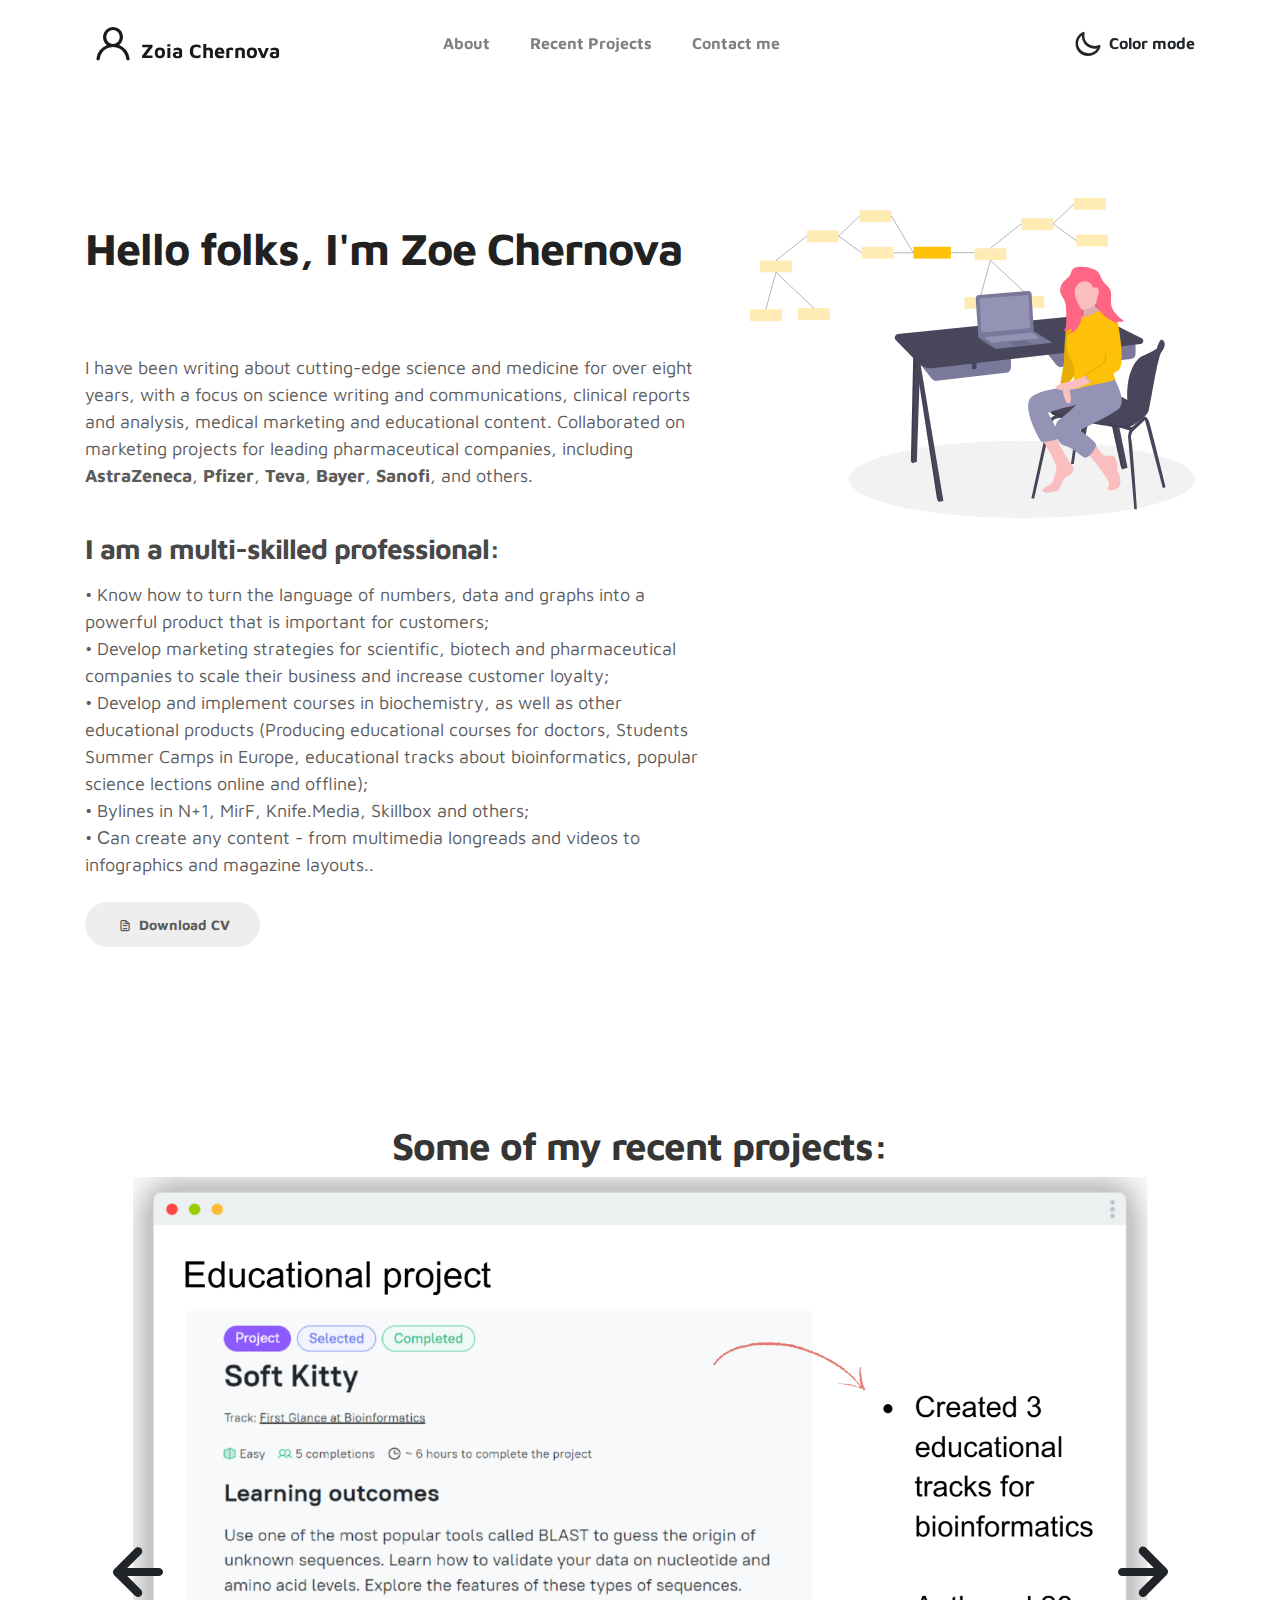
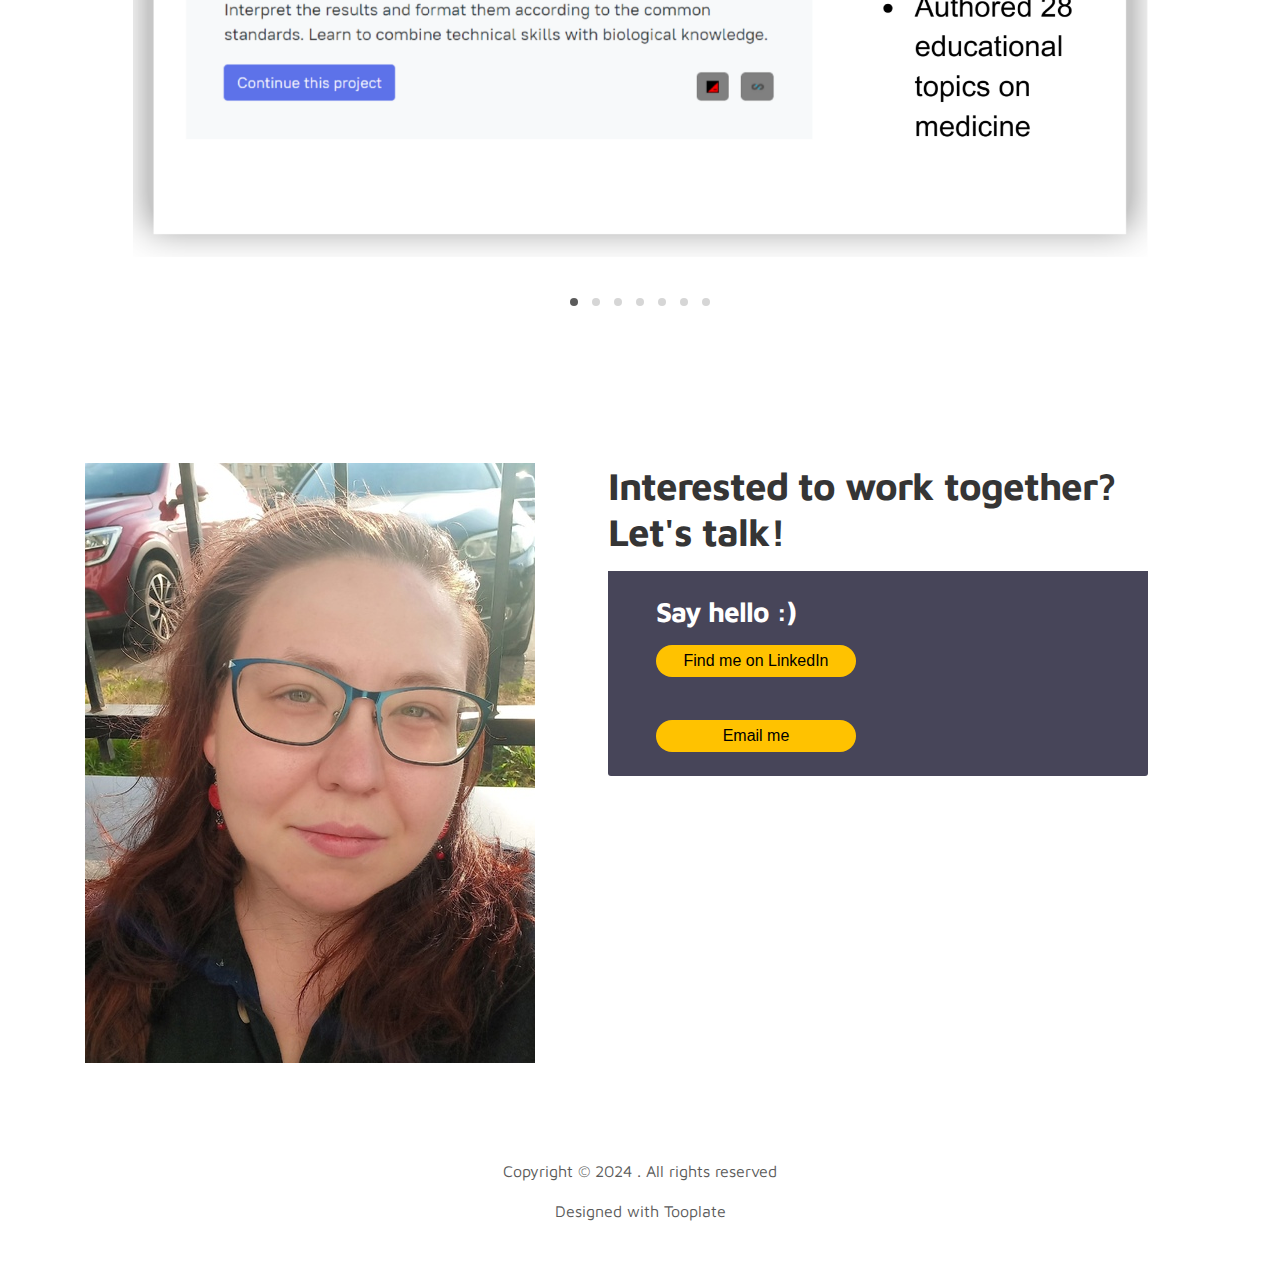
==== commit 0edaff77: "marketing + port -" ====
--- a/index.html
+++ b/index.html
@@ -105,7 +105,7 @@
                       </style>   
                <!-- <a class="libutton" href="" target="_blank">Look at CV</a> -->
                 <div class="custom-btn-group mt-4">
-                          <a href="#" class="btn mr-lg-2 custom-btn"><i class='uil uil-file-alt'></i> Download CV</a>                        </div> 
+                          <a href="https://docs.google.com/document/d/138QMKOgldf-wOJ7VrCQYvu_KmUZ6ofwAWkvEb5lw-ew/edit?usp=sharing" class="btn mr-lg-2 custom-btn"><i class='uil uil-file-alt'></i> Download CV</a>                        </div> 
                     </div>
                 </div>
 
@@ -140,8 +140,7 @@
 
                         <div class="item">
                           <div class="project-info">
-                            <img src="images/project/project-image02.png" class="img-fluid" alt="project image">
-                 <!--           <h3><a href="https://medium.com/@duozoid">Have a look</a></h3> -->
+                             <img src="images/project/project-image02.png" class="img-fluid" alt="project image">
                           </div>
                         </div>
 
@@ -171,11 +170,11 @@
                             </div>
                           </div>
 
-                          <div class="item">
+                         <!-- <div class="item">
                             <div class="project-info">
                               <img src="images/project/project-image07.png" class="img-fluid" alt="project image">
                             </div>
-                          </div>
+                          </div> -->
 
                           <div class="item">
                             <div class="project-info">
@@ -185,7 +184,7 @@
                           </div>
 
                       </div>
-<h2>My full portfolio is available <a href="portfolio.html">here</a></h2>
+<!-- <h2>My full portfolio is available <a href="portfolio.html">here</a></h2> -->
                   </div>
                 </div>
         </div>
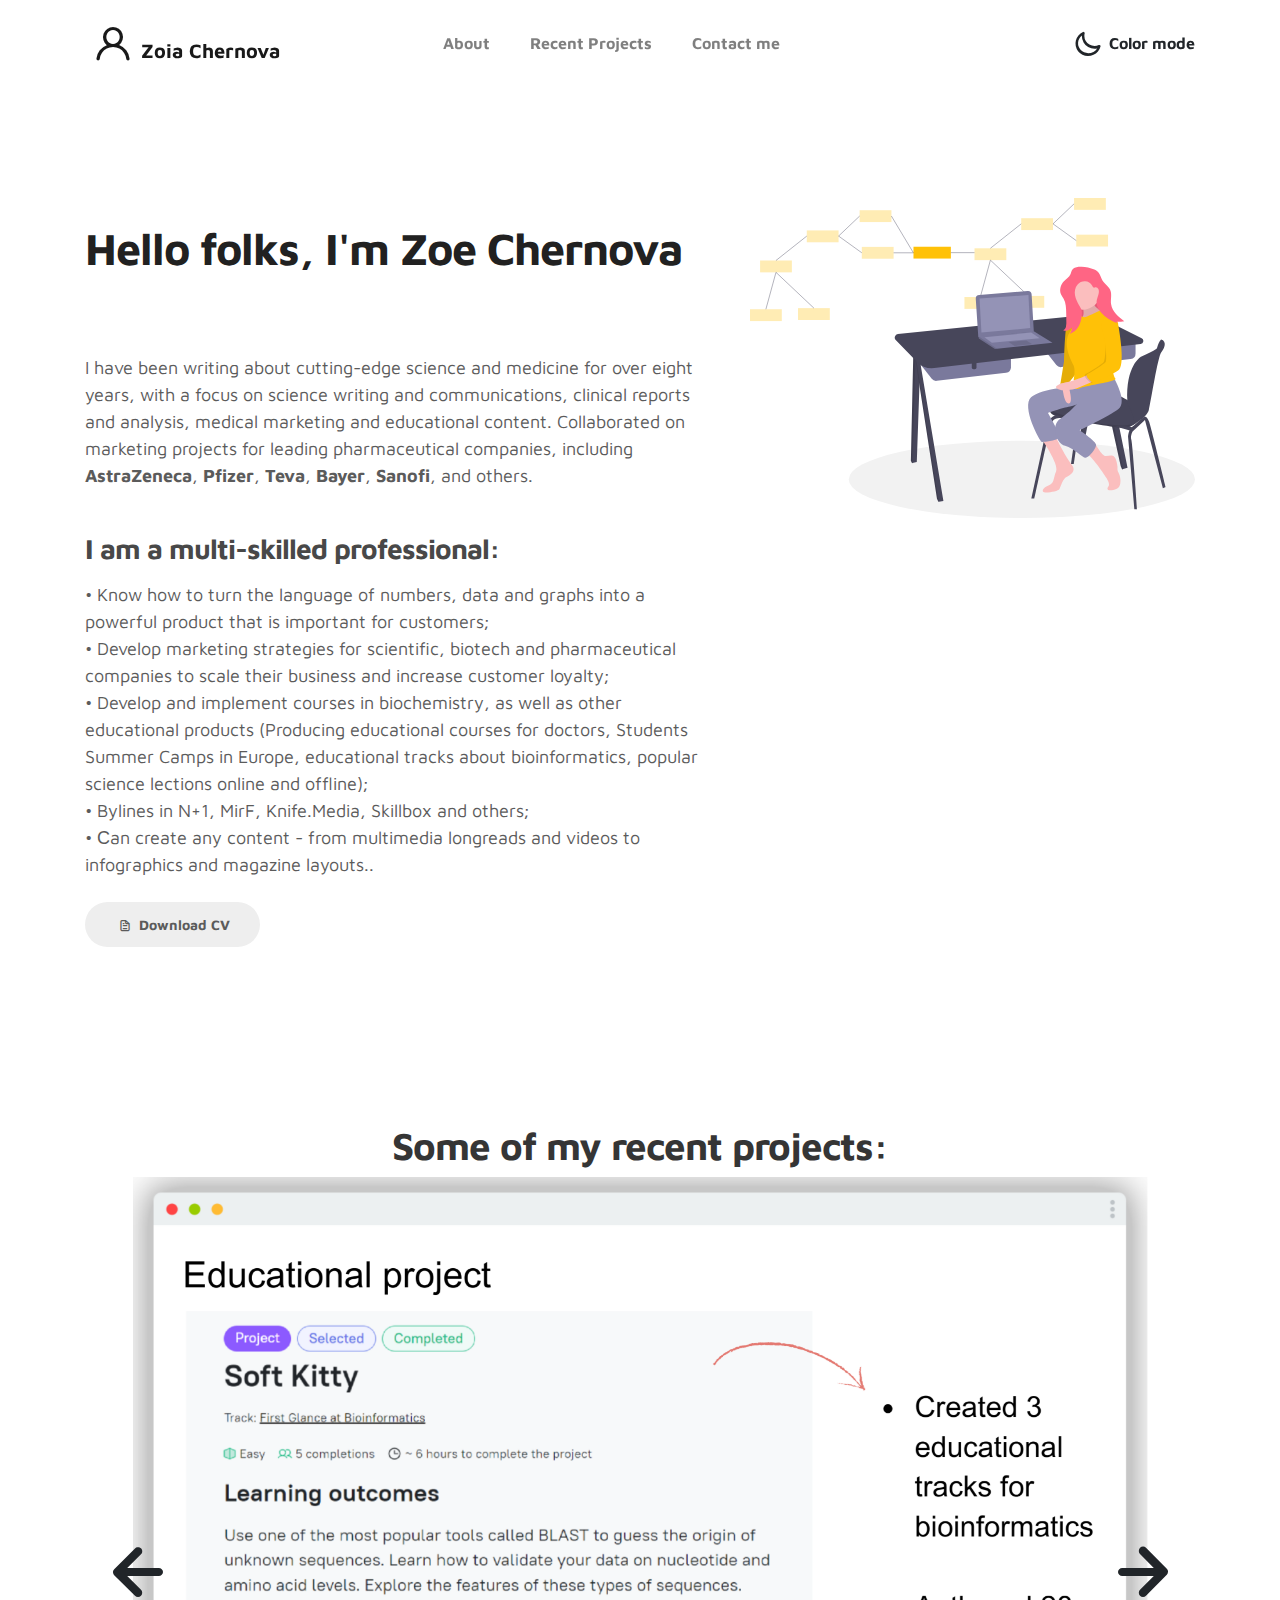
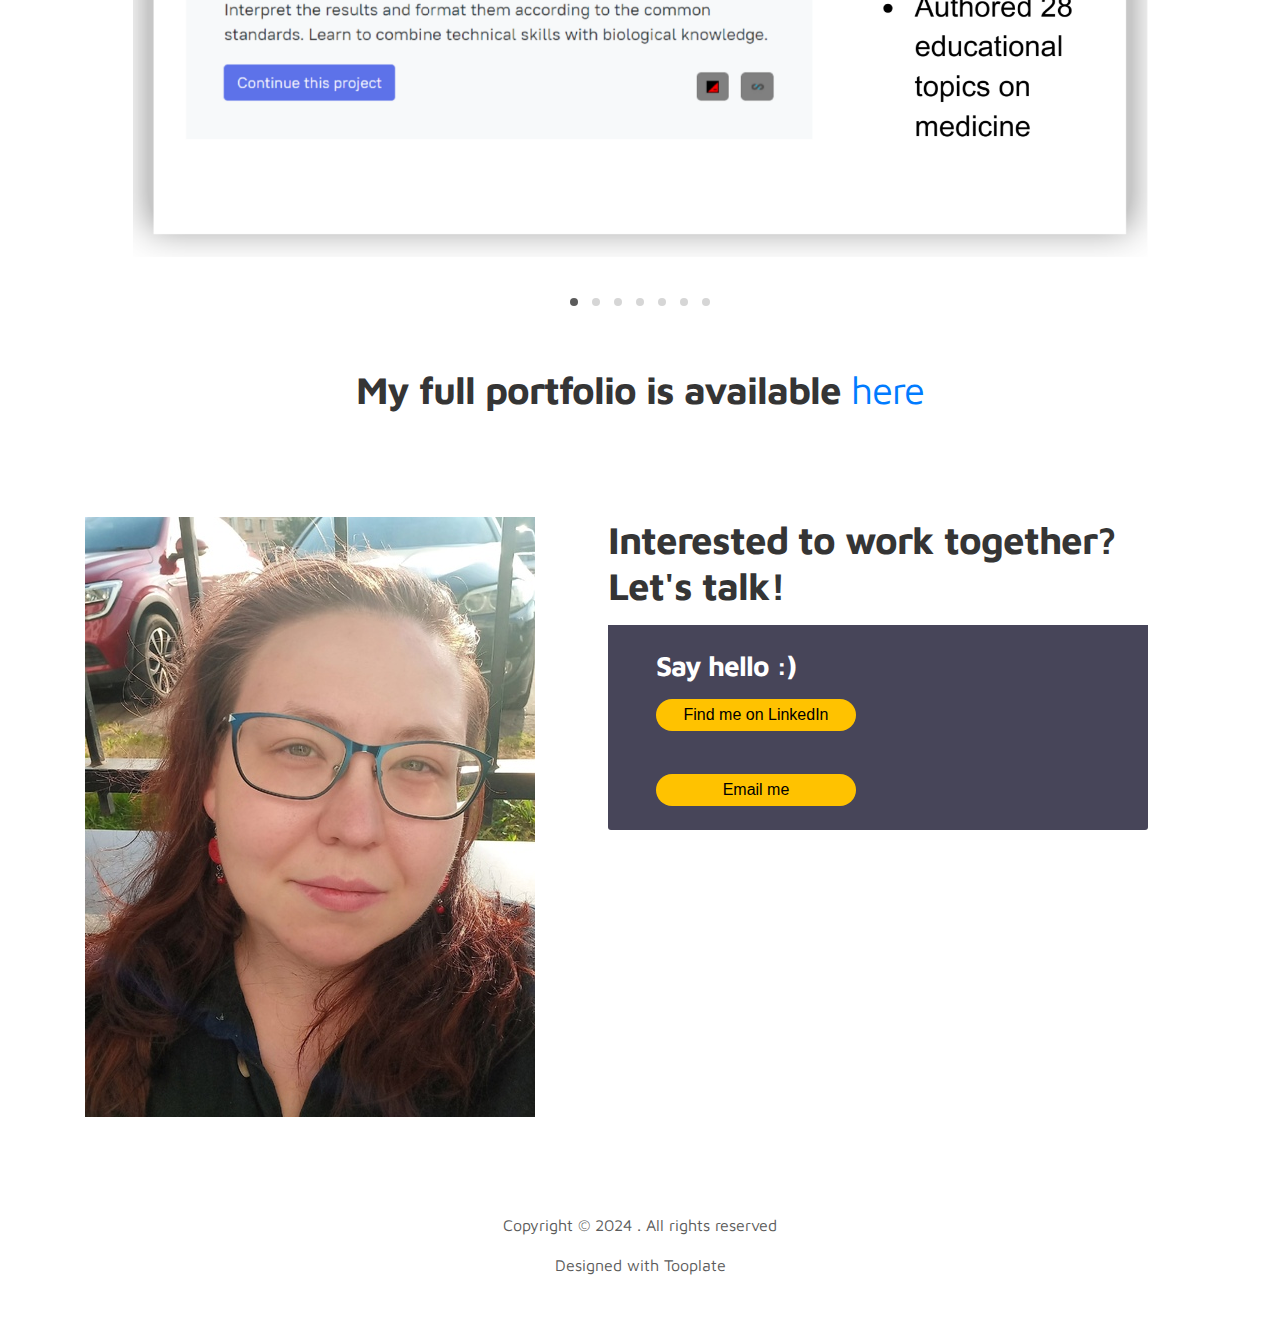
==== commit e0efde98: "-marketing + illus" ====
--- a/index.html
+++ b/index.html
@@ -184,7 +184,7 @@
                           </div>
 
                       </div>
-<!-- <h2>My full portfolio is available <a href="portfolio.html">here</a></h2> -->
+ <h2>My full portfolio is available <a href="portfolio.html">here</a></h2> 
                   </div>
                 </div>
         </div>
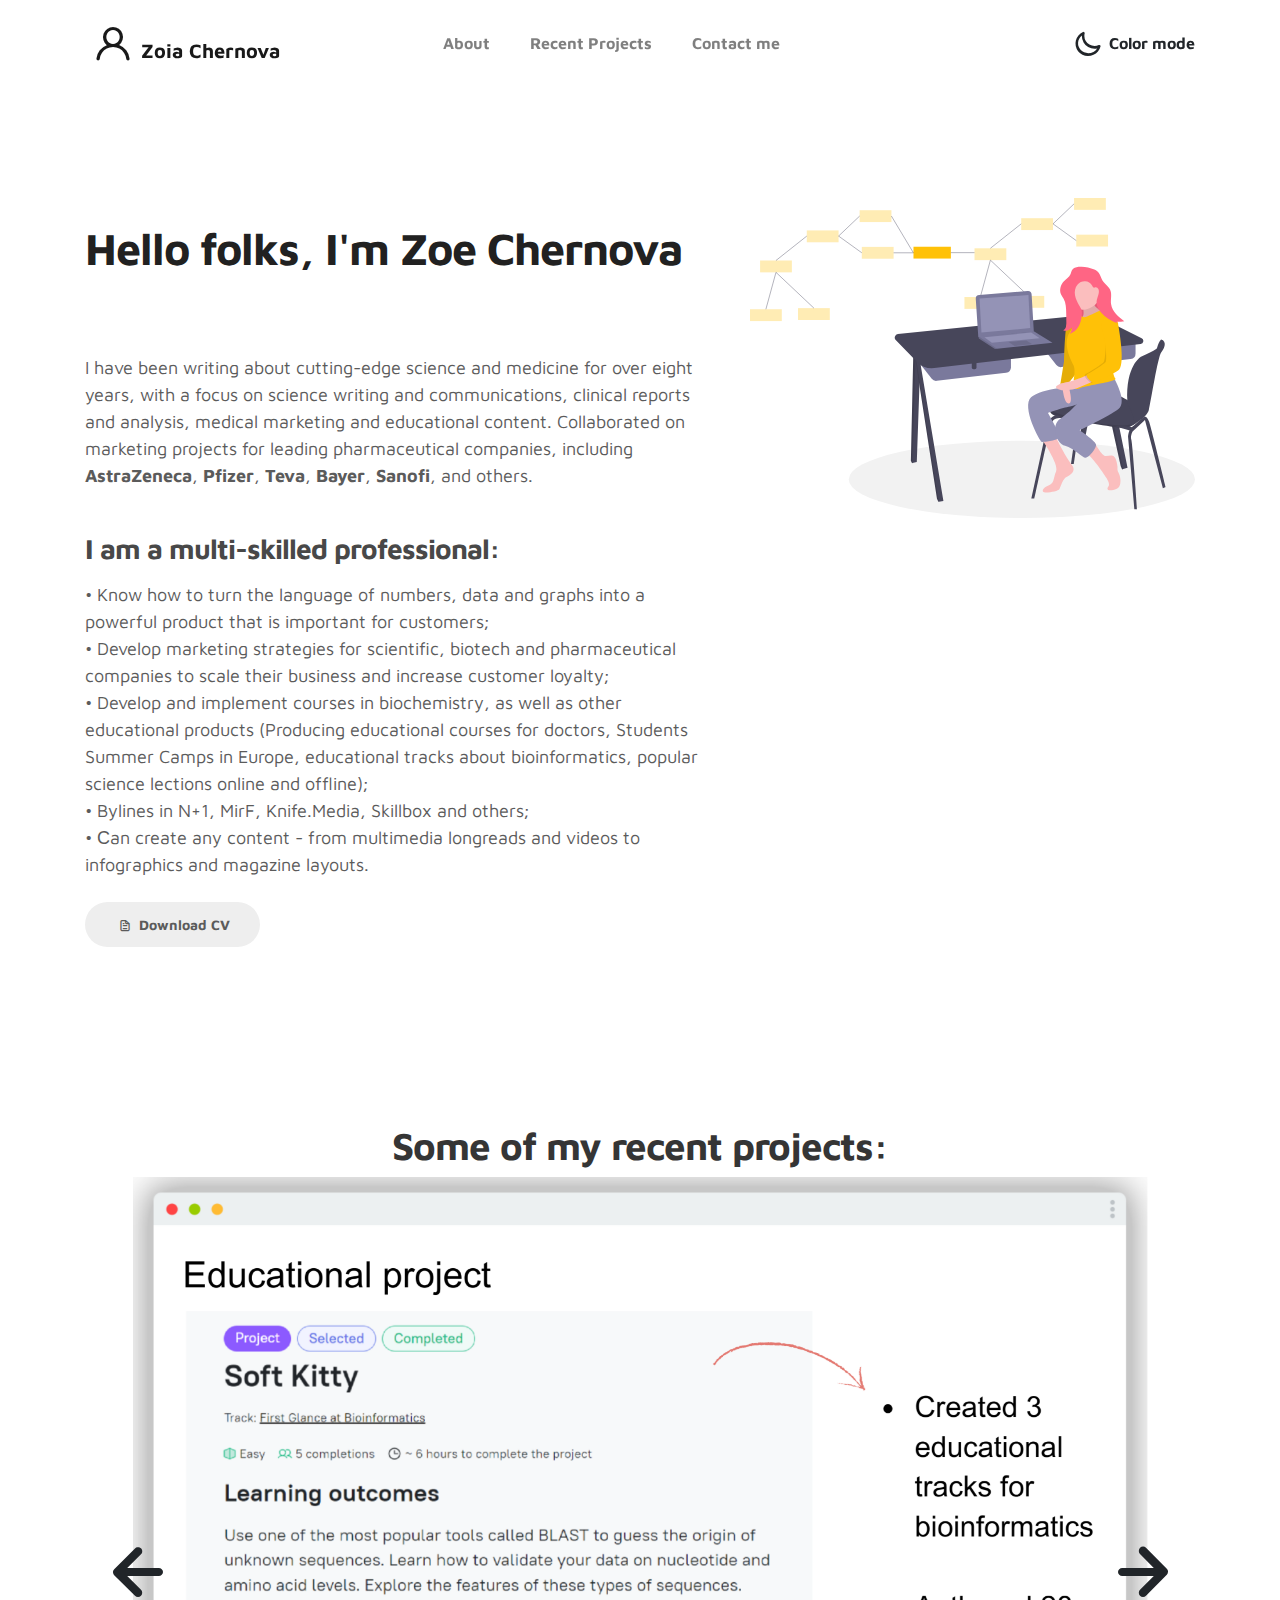
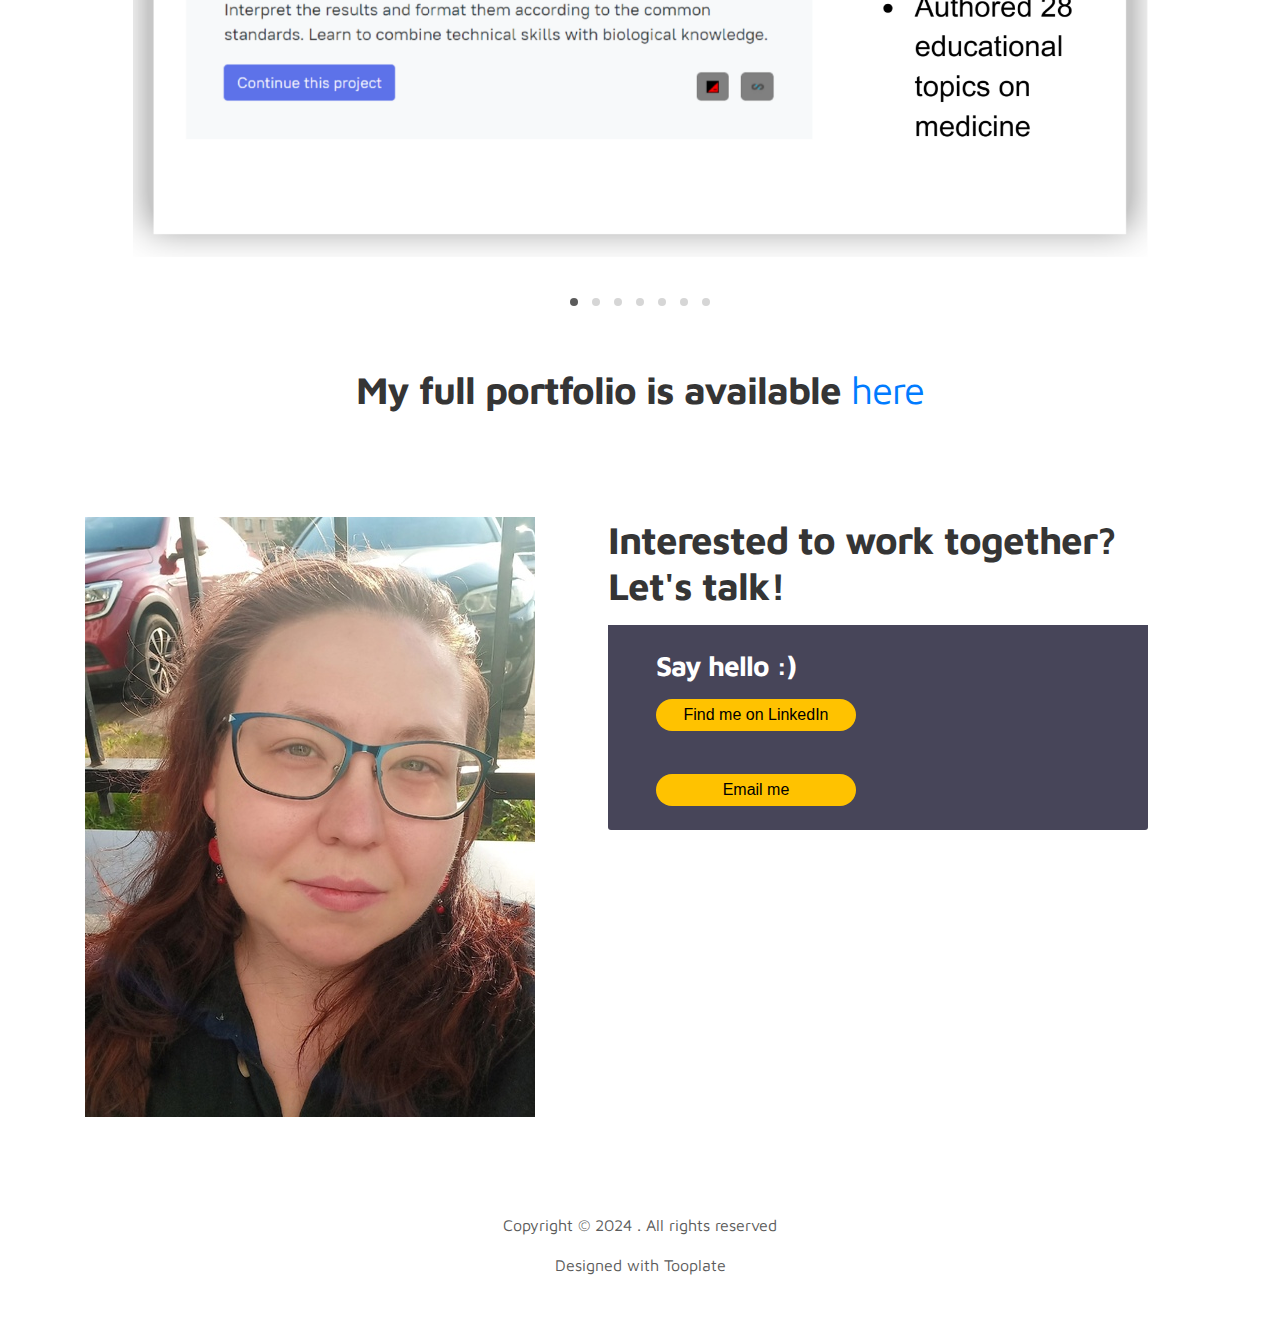
==== commit 726f9e2b: "small" ====
--- a/index.html
+++ b/index.html
@@ -83,7 +83,7 @@
                         <br> &#8226 Develop marketing strategies for scientific, biotech and pharmaceutical companies to scale their business and increase customer loyalty;
                        <br> &#8226 Develop and implement courses in biochemistry, as well as other educational products (Producing educational courses for doctors, Students Summer Camps in Europe, educational tracks about bioinformatics, popular science lections online and offline);
                        <br> &#8226 Bylines in N+1, MirF, Knife.Media, Skillbox and others;
-                       <br> &#8226 Сan create any content - from multimedia longreads and videos to infographics and magazine layouts..
+                       <br> &#8226 Сan create any content - from multimedia longreads and videos to infographics and magazine layouts.
                       </p>
 
                       <style>
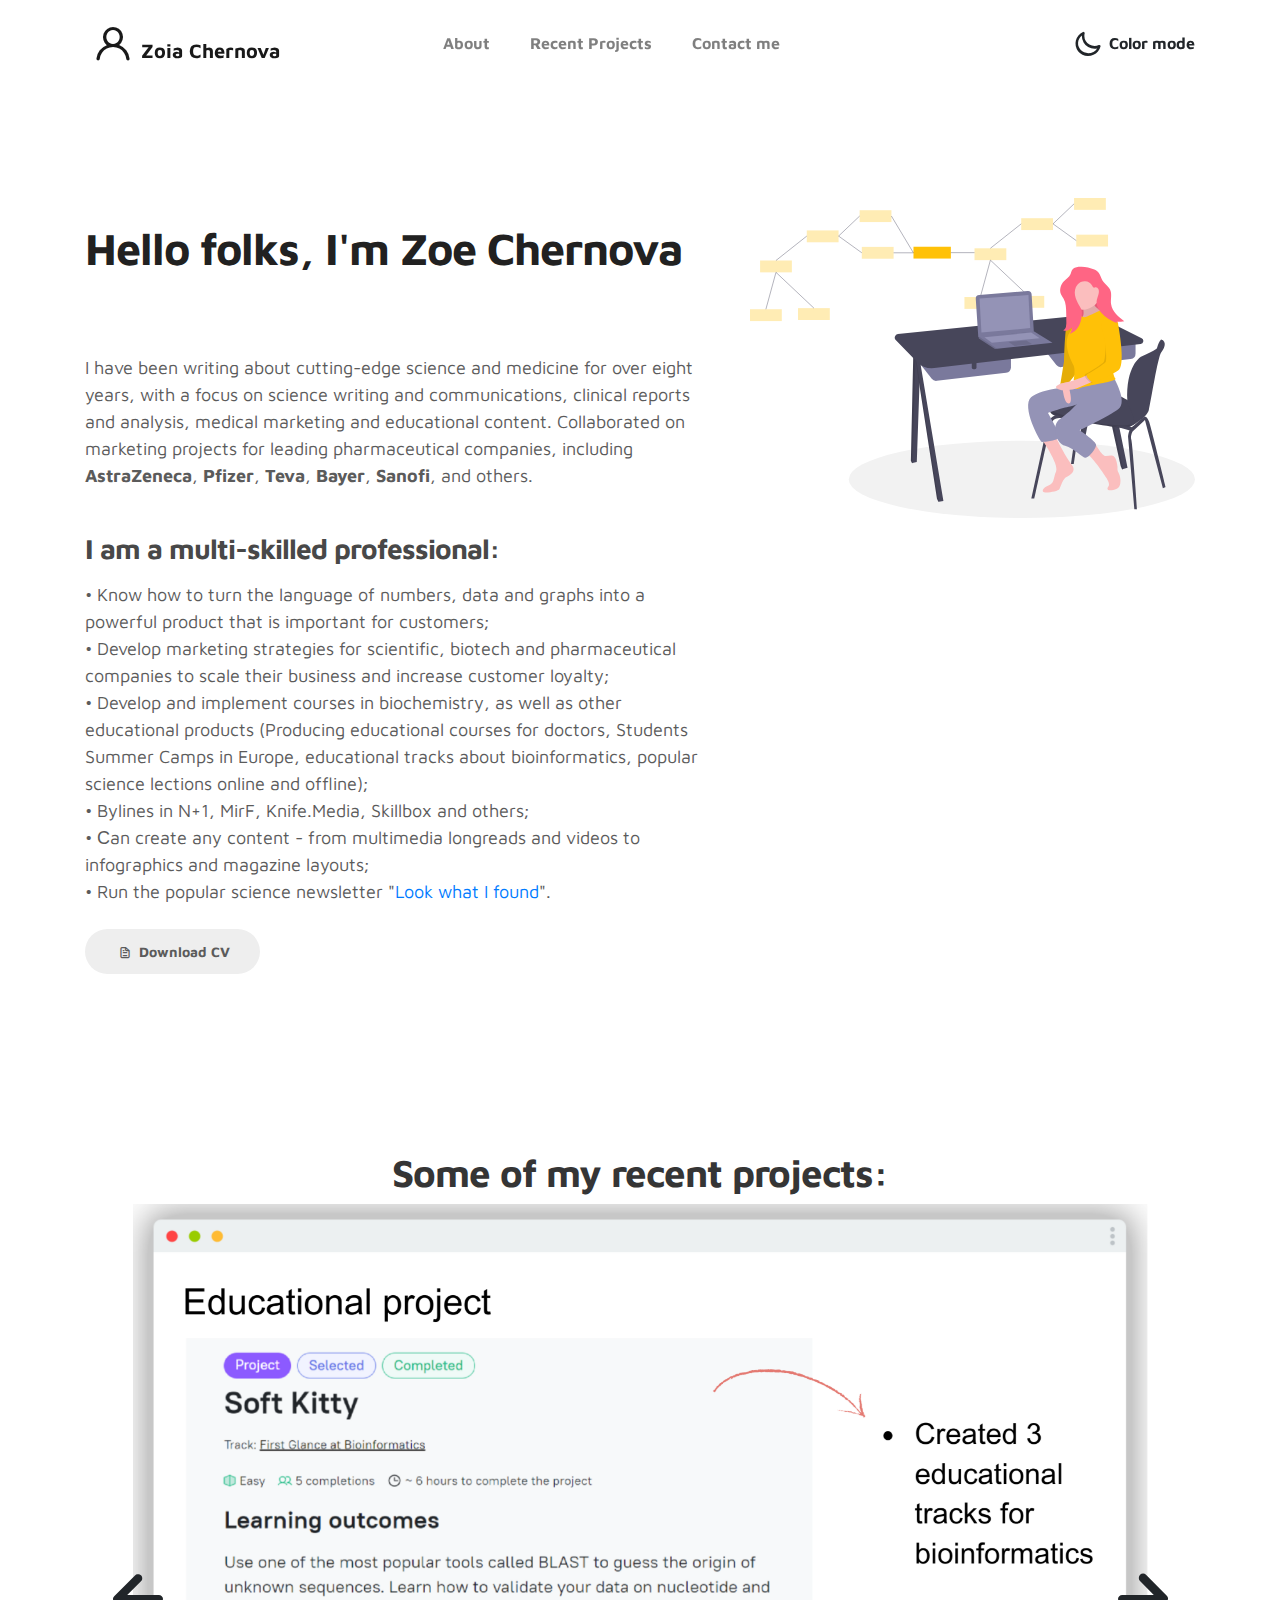
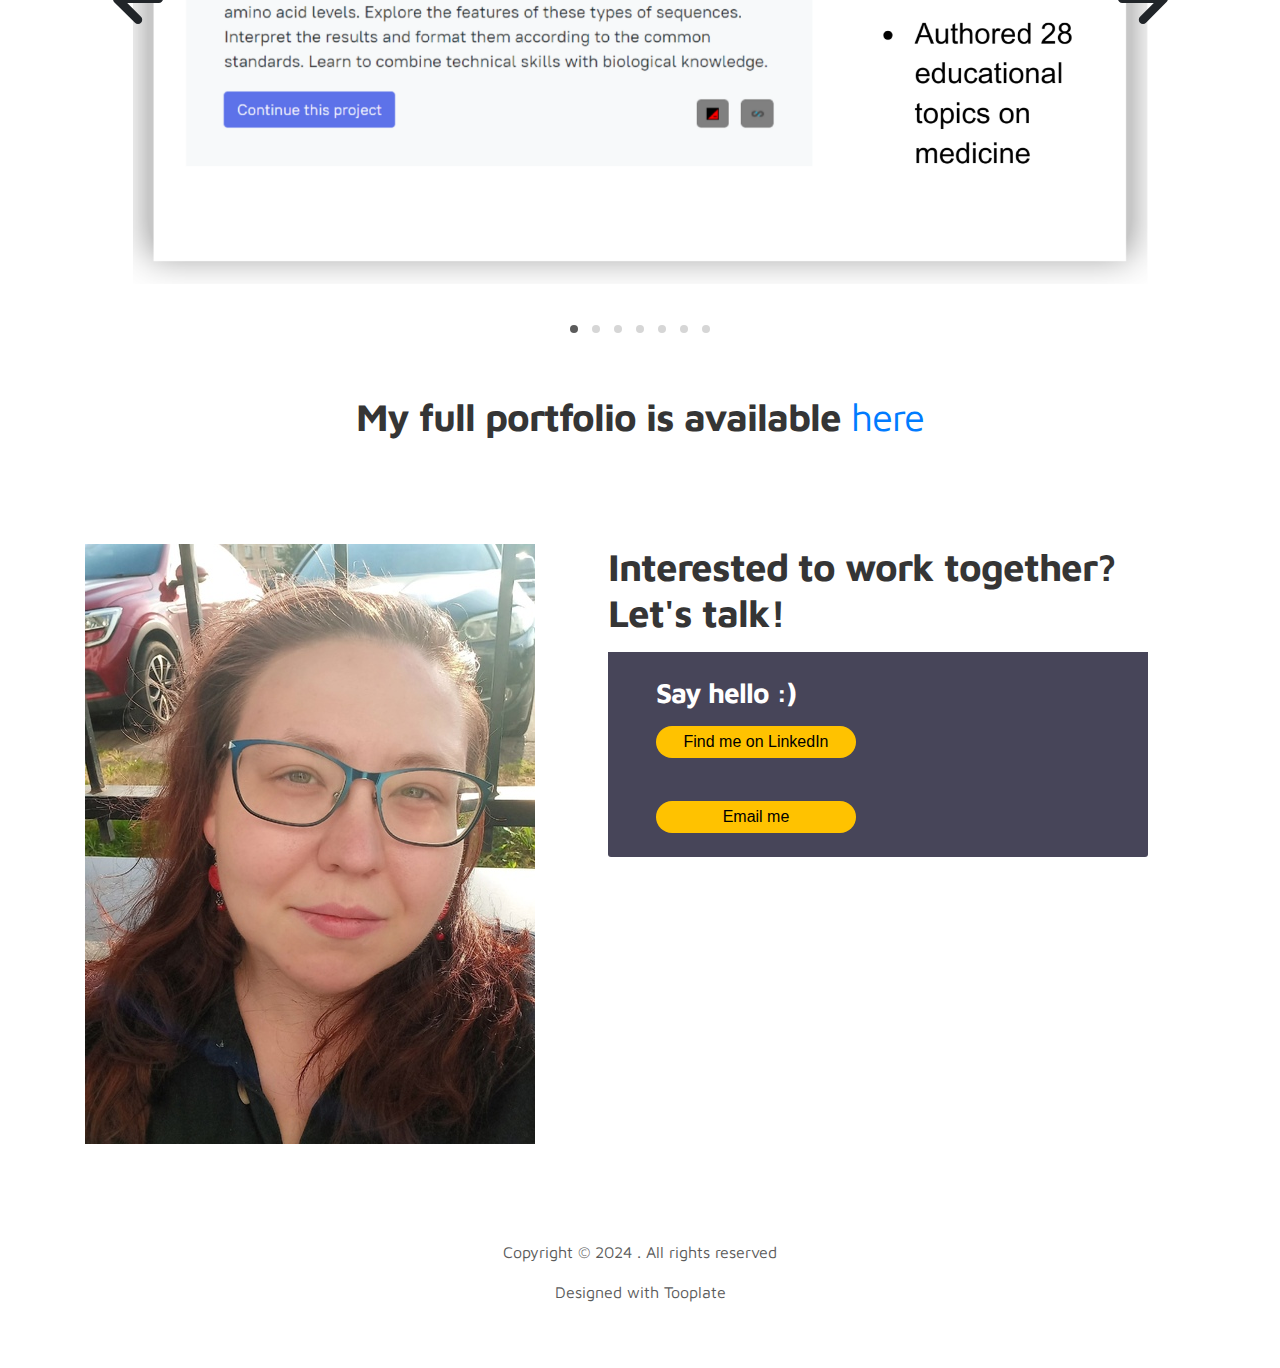
==== commit be70811f: "newsletter + blog" ====
--- a/index.html
+++ b/index.html
@@ -83,7 +83,8 @@
                         <br> &#8226 Develop marketing strategies for scientific, biotech and pharmaceutical companies to scale their business and increase customer loyalty;
                        <br> &#8226 Develop and implement courses in biochemistry, as well as other educational products (Producing educational courses for doctors, Students Summer Camps in Europe, educational tracks about bioinformatics, popular science lections online and offline);
                        <br> &#8226 Bylines in N+1, MirF, Knife.Media, Skillbox and others;
-                       <br> &#8226 Сan create any content - from multimedia longreads and videos to infographics and magazine layouts.
+                       <br> &#8226 Сan create any content - from multimedia longreads and videos to infographics and magazine layouts;
+                       <br> &#8226 Run the popular science newsletter "<a href="https://duozoid.substack.com/subscribe">Look what I found</a>".
                       </p>
 
                       <style>
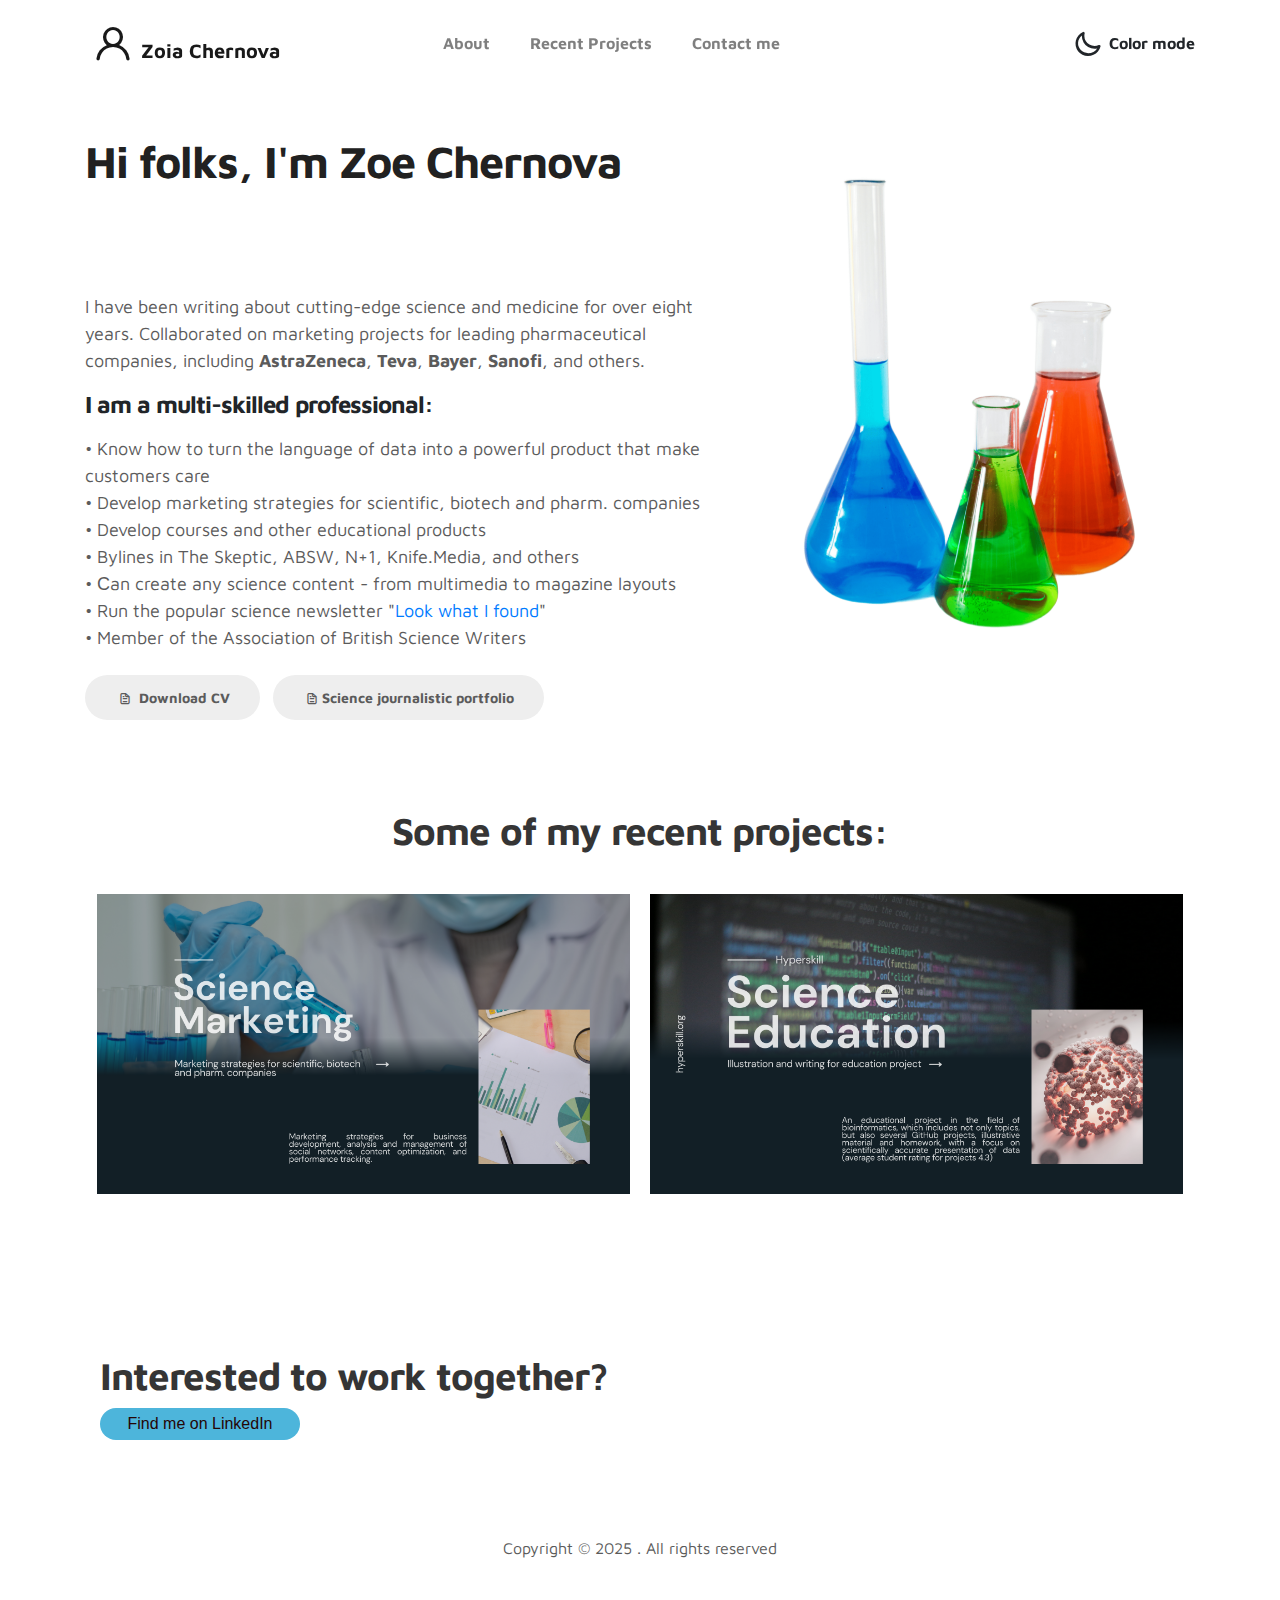
==== commit 906e9578: "wo scicom" ====
--- a/index.html
+++ b/index.html
@@ -12,16 +12,56 @@
     <link rel="stylesheet" href="css/unicons.css">
     <link rel="stylesheet" href="css/owl.carousel.min.css">
     <link rel="stylesheet" href="css/owl.theme.default.min.css">
-
-    <!-- MAIN STYLE -->
     <link rel="stylesheet" href="css/tooplate-style.css">
-    
+    <style> 
+      .clickable-image {
+      cursor: pointer;
+      display: block;
+      margin: 20px auto;
+      }
+      
+      .column {
+      flex: 1;
+      }
+      
+      .column img {
+      width: auto;
+      border-radius: 8px;
+      }
+      
+      .close-button {
+      margin-top: 20px;
+      background: #4db5db;
+      color: black;
+      border: none;
+      padding: 10px 20px;
+      cursor: pointer;
+      border-radius: 5px;
+      align-self: center;
+      }
+      
+      .close-button:hover {
+      background: #4db5db;
+      }
+  
+      .image-container {
+    display: flex;
+    justify-content: center;
+    gap: 20px;
+    margin-top: 20px;
+  }
+  
+  .clickable-image {
+    cursor: pointer;
+    display: inline-block;
+  }
+      </style>
   </head>
   <body>
 
     <!-- MENU -->
     <nav class="navbar navbar-expand-sm navbar-light">
-        <div class="container">
+        <div class="container" >
             <a class="navbar-brand" href="index.html"><i class='uil uil-user'></i>Zoia Chernova</a>
 
             <button class="navbar-toggler" type="button" data-toggle="collapse" data-target="#navbarNav" aria-controls="navbarNav" aria-expanded="false"
@@ -39,88 +79,62 @@
                     <li class="nav-item">
                         <a href="#project" class="nav-link"><span data-hover="Recent Projects">Recent Projects</span></a>
                     </li>
-                   <!-- <li class="nav-item">
-                        <a href="#resume" class="nav-link"><span data-hover="Resume">Resume</span></a> 
-                    </li> -->
                     <li class="nav-item">
                         <a href="#contact" class="nav-link"><span data-hover="Contact me">Contact me</span></a>
                     </li>
                 </ul>
-
                 <ul class="navbar-nav ml-lg-auto">
-                    <div class="ml-lg-4">
-                      <div class="color-mode d-lg-flex justify-content-center align-items-center">
-                        <i class="color-mode-icon"></i>
-                        Color mode
-                      </div>
-                    </div>
-                </ul>
+                  <div class="ml-lg-4">
+                    <div class="color-mode d-lg-flex justify-content-center align-items-center">
+                      <i class="color-mode-icon"></i>
+                      Color mode
+                    </div>
+                  </div>
+              </ul>
             </div>
         </div>
     </nav>
-
-    <!-- ABOUT -->
-    <section class="about full-screen d-lg-flex justify-content-center align-items-center" id="about">
+    <section class="about d-lg-flex justify-content-center align-items-center" id="about">
         <div class="container">
             <div class="row">
-                
                 <div class="col-lg-7 col-md-12 col-12 d-flex align-items-center">
                     <div class="about-text">
                         <h1 class="animated animated-text">
-                            <span class="mr-2">Hello folks, I'm Zoe Chernova</span>
+                          <p></p>
+                            <span class="mr-2">Hi folks, I'm Zoe Chernova</span>
                                 <div class="animated-info">
                                     <span class="animated-item">Science Journalist</span>
-                                    <span class="animated-item">Communicator</span>
-                                    <span class="animated-item">Medical Marketer</span>
-
-                                    
+                                    <span class="animated-item">Science Communicator</span>
+                                    <span class="animated-item">Medical Marketer</span>   
                                 </div>
                         </h1>
-                        <p>I have been writing about cutting-edge science and medicine for over eight years,  with a focus on science writing and communications, clinical reports and analysis, medical marketing and educational content. Collaborated on marketing projects for leading pharmaceutical companies, including <b>AstraZeneca</b>, <b>Pfizer</b>, <b>Teva</b>, <b>Bayer</b>, <b>Sanofi</b>, and others.
-<br> <br> <h3>I am a multi-skilled professional:</h3>
+                        <p><br>I have been writing about cutting-edge science and medicine for over eight years. Collaborated on marketing projects for leading pharmaceutical companies, including <b>AstraZeneca</b>, <b>Teva</b>, <b>Bayer</b>, <b>Sanofi</b>, and others.
+<br><h4>I am a multi-skilled professional:</h4>
                         </p>
-                      <p>&#8226 Know how to turn the language of numbers, data and graphs into a powerful product that is important for customers;
-                        <br> &#8226 Develop marketing strategies for scientific, biotech and pharmaceutical companies to scale their business and increase customer loyalty;
-                       <br> &#8226 Develop and implement courses in biochemistry, as well as other educational products (Producing educational courses for doctors, Students Summer Camps in Europe, educational tracks about bioinformatics, popular science lections online and offline);
-                       <br> &#8226 Bylines in N+1, MirF, Knife.Media, Skillbox and others;
-                       <br> &#8226 Сan create any content - from multimedia longreads and videos to infographics and magazine layouts;
-                       <br> &#8226 Run the popular science newsletter "<a href="https://duozoid.substack.com/subscribe">Look what I found</a>".
+                      <p>&#8226 Know how to turn the language of data into a powerful product that make customers care
+                       <br> &#8226 Develop marketing strategies for scientific, biotech and pharm. companies
+                       <br> &#8226 Develop courses and other educational products
+                       <br> &#8226 Bylines in The Skeptic, ABSW, N+1, Knife.Media, and others
+                       <br> &#8226 Сan create any science content - from multimedia to magazine layouts
+                       <br> &#8226 Run the popular science newsletter "<a href="https://duozoid.substack.com/subscribe">Look what I found</a>"
+                      <br> &#8226 Member of the Association of British Science Writers
                       </p>
-
-                      <style>
-                        .libutton {
-                          display: flex;
-                          flex-direction: column;
-                          justify-content: center;
-                          padding: 7px;
-                          text-align: center;
-                          outline: none;
-                          text-decoration: none !important;
-                          color: #000000 !important;
-                          width: 200px;
-                          height: 32px;
-                          border-radius: 16px;
-                          background-color: #ffc200;
-                          font-family: "SF Pro Text", Helvetica, sans-serif;
-                        }
-                      </style>   
-               <!-- <a class="libutton" href="" target="_blank">Look at CV</a> -->
                 <div class="custom-btn-group mt-4">
-                          <a href="https://docs.google.com/document/d/138QMKOgldf-wOJ7VrCQYvu_KmUZ6ofwAWkvEb5lw-ew/edit?usp=sharing" class="btn mr-lg-2 custom-btn"><i class='uil uil-file-alt'></i> Download CV</a>                        </div> 
+                          <a href="https://docs.google.com/document/d/138QMKOgldf-wOJ7VrCQYvu_KmUZ6ofwAWkvEb5lw-ew/edit?usp=sharing" class="btn mr-lg-2 custom-btn"><i class='uil uil-file-alt'></i> Download CV</a>                        
+                          <a href="portfolio.html" class="btn mr-lg-2 custom-btn"><i class='uil uil-file-alt'></i>Science journalistic portfolio</a>  
+                        </div> 
                     </div>
                 </div>
 
                 <div class="col-lg-5 col-md-12 col-12">
                     <div class="about-image svg">
-                        <img src="images/undraw/undraw_software_engineer_lvl5.svg" class="img-fluid" alt="svg image">
-                    </div>
-                </div>
-
+                      <p><br><br></p>
+                        <img src="images/undraw/main.png" class="img-fluid" alt="svg image">
+                    </div>
+                </div>
             </div>
         </div>
     </section>
-
-    <!-- PROJECTS -->
     <section class="project py-5" id="project">
         <div class="container">
                 
@@ -130,225 +144,54 @@
                       <div class="col-lg-8 mx-auto">
                         <h2>Some of my recent projects:</h2>
                       </div>
-
-                      <div class="owl-carousel owl-theme">
-                        <div class="item">
-                          <div class="project-info">
-                            <img src="images/project/project-image01.png" class="img-fluid" alt="project image">
-                      <!--      <h3><a class="" href="https://hyperskill.org/projects/301">Have a look</a></h3> -->
-                          </div>
+                      <div class="timeline-item">
+                        <div class="image-container">
+                          <a href="scimark.html">
+                          <img src="images/undraw/proj 2.png" alt="Click me 2" id="mainImage2" class="clickable-image" height="300px">
+                          </a>
+                          <a href="scied.html">
+                          <img src="images/undraw/proj 3.png" alt="Click me 3" id="mainImage3" class="clickable-image"  height="300px">
+                          </a>
                         </div>
-
-                        <div class="item">
-                          <div class="project-info">
-                             <img src="images/project/project-image02.png" class="img-fluid" alt="project image">
-                          </div>
-                        </div>
-
-                        <div class="item">
-                          <div class="project-info">
-                           <img src="images/project/project-image03.png" class="img-fluid" alt="project image">
-                          </div>
-                        </div>
-
-                        <div class="item">
-                          <div class="project-info" >
-                            <img src="images/project/project-image04.png" class="img-fluid" alt="project image">
-                            <h3><b><a href="https://duozoid.github.io/cats-project/index.html">Have a look</a></b></h3>
-                          </div>
-                        </div>
-
-                        <div class="item">
-                          <div class="project-info">
-                            <img src="images/project/project-image05.png" class="img-fluid" alt="project image">
-                          </div>
-                        </div>
-
-                        <div class="item">
-                            <div class="project-info">
-                              <img src="images/project/project-image06.png" class="img-fluid" alt="project image">
-                     <!-- <h3><a href="https://knife.media/author/zoya-andreeva/">Have a look</a></h3> -->
-                            </div>
-                          </div>
-
-                         <!-- <div class="item">
-                            <div class="project-info">
-                              <img src="images/project/project-image07.png" class="img-fluid" alt="project image">
-                            </div>
-                          </div> -->
-
-                          <div class="item">
-                            <div class="project-info">
-                              <img src="images/project/project-image08.png" class="img-fluid" alt="project image">
-                     <!--         <h3><a href="https://skillbox.ru/media/authors/zoya-andreeva/">Have a look</a></h3> --> 
-                            </div>
-                          </div>
-
+                        <!-- <a href="scicom.html">
+                          <img src="images/undraw/proj 1.png" alt="Click me 1" id="mainImage1" class="clickable-image"  height="300px">
+                          </a> -->
                       </div>
- <h2>My full portfolio is available <a href="portfolio.html">here</a></h2> 
+                      <p><br></p>
                   </div>
                 </div>
         </div>
     </section>
     
 
-    <!-- FEATURES 
-    <section class="resume py-5 d-lg-flex justify-content-center align-items-center" id="resume">
-        <div class="container">
-            <div class="row">
-
-                <div class="col-lg-6 col-12">
-                  <h2 class="mb-4">Experiences</h2>
-
-                    <div class="timeline">
-                        <div class="timeline-wrapper">
-                             <div class="timeline-yr">
-                                  <span>2023</span>
-                             </div>
-                             <div class="timeline-info">
-                                  <h3><span>SMM communicator</span><small>Helix Lab</small></h3>
-
-                                    <p><br> &#8226; Developed and implemented social media policies resulting in a 300% increase in engagement
-                                    
-                                    <br> &#8226; Increased the number of subscribers by 2.5 times without attracting advertising traffic
-                                    
-                                    </p>
-                             </div>
-                        </div>
-
-                        <div class="timeline-wrapper">
-                            <div class="timeline-yr">
-                                <span>2022</span>
-                            </div>
-                            <div class="timeline-info">
-                                <h3><span>Science writer</span><small>Hyperskill</small></h3>
-                                <p>Created 3 educational tracks for bioinformatics and authored 28 educational topics on medicine (<a href="https://hyperskill.org/learn/step/24603">example)</a></p>
-                            </div>
-                        </div>
-
-                        <div class="timeline-wrapper">
-                            <div class="timeline-yr">
-                                <span>2021</span>
-                            </div>
-                            <div class="timeline-info">
-                                <h3><span>Communicator</span><small>RadioMedSynthesys</small></h3>
-                                <p>Developed a corporate website (HTML, CSS, JS, PHP) and wrote dozens of nonclinical materials about radionuclide medications, diagnostic methods, etc</p>
-                            </div>
-                        </div>
-
-                        <div class="timeline-wrapper">
-                            <div class="timeline-yr">
-                                <span>2021</span>
-                            </div>
-                            <div class="timeline-info">
-                                <h3><span>Medical Communicator</span><small>Knife.media</small></h3>
-                                <p>Produced 31 articles on modern medicine and science, achieving an average of 10,000 views per article  (<a href="https://knife.media/author/zoya-andreeva/">example)</a></p>
-                            </div>
-                        </div>
-                        
-                        <div class="timeline-wrapper">
-                            <div class="timeline-yr">
-                                <span>2018</span>
-                            </div>
-                            <div class="timeline-info">
-                                <h3><span>SMM and Communicator<small>FK.Top</small></h3>
-                                <p>&#8226; Launched a  magazine, achieving 5000 readers
-                                    <br>&#8226; Established and grew a social media network to 12000 followers within 12 months
-                                    </p>
-                            </div>
-                        </div>
-                        
-                        <div class="timeline-wrapper">
-                            <div class="timeline-yr">
-                                <span>2017</span>
-                            </div>
-                            <div class="timeline-info">
-                                <h3><span>Medical writer<small>Academed</small></h3>
-                                <p>&#8226; Created over 100 educational materials for medical professionals
-                                    <br>&#8226; Developed branding materials for pharmaceutical companies
-                                    
-                                    </p>
-                            </div>
-                        </div>
-
-                    </div>
-                </div>
-
-                <div class="col-lg-6 col-12">
-                  <h2 class="mb-4 mobile-mt-2">Educations and Master Classes</h2>
-
-                    <div class="timeline">
-
-                        <div class="timeline-wrapper">
-                            <div class="timeline-yr">
-                                 <span>2023</span>
-                            </div>
-                            <div class="timeline-info">
-                                 <h3><span>Foundational Skills for Communicating About Health</span><small>University of Michigan</small></h3>
-                            </div>
-                       </div>
-
-                        <div class="timeline-wrapper">
-                             <div class="timeline-yr">
-                                  <span>2021</span>
-                             </div>
-                             <div class="timeline-info">
-                                  <h3><span>Multimedia Journalism</span><small>State University for the Humanities</small></h3>
-                             </div>
-                        </div>
-
-                        <div class="timeline-wrapper">
-                            <div class="timeline-yr">
-                                <span>2017</span>
-                            </div>
-                            <div class="timeline-info">
-                                <h3><span>Master of Science</span><small>MSU</small></h3>
-                            </div>
-                        </div>
-                        
-                        <div class="timeline-wrapper">
-                            <div class="timeline-yr">
-                                <span>2015</span>
-                            </div>
-                            <div class="timeline-info">
-                                <h3><span>Bachelor of Science</span><small>MSU</small></h3>
-                            </div>
-                        </div>
-
-                    </div>
-                </div>
-                
-            </div>
-        </div>
-    </section> -->
-
-    <!-- CONTACT -->
     <section class="contact py-5" id="contact">
       <div class="container">
         <div class="row">
-          
-          
-          <div class="col-lg-5 mr-lg-5 col-12">
-            <div class="w-100">
-              <img src="images/undraw/me.jpg"></img>
-            </div>
            
           </div>
-
+<style>
+  .libutton {
+    display: flex;
+    flex-direction: column;
+    justify-content: center;
+    padding: 7px;
+    text-align: center;
+    outline: none;
+    text-decoration: none !important;
+    color: #250505 !important;
+    width: 200px;
+    height: 32px;
+    border-radius: 16px;
+    background-color: #4db5db;
+    font-family: "SF Pro Text", Helvetica, sans-serif;
+    }</style>
           <div class="col-lg-6 col-12">
-            <div class="contact-form">
-              <h2 class="mb-4">Interested to work together? Let's talk!</h2>
-              <div class="contact-info d-flex justify-content-between align-items-center py-4 px-lg-5">
-                <div class="contact-info-item">
-                  <h3 class="mb-3 text-white">Say hello :) </h3>
-                  <a class="libutton" href="https://www.linkedin.com/comm/mynetwork/discovery-see-all?usecase=PEOPLE_FOLLOWS&followMember=chernova-zoya-science-communicator" target="_blank">Find me on LinkedIn</a>
-                  <p> <br></p>
-                  <a class="libutton" href="" target="_blank">Email me</a>
+              <h2 >Interested to work together?</h2>
+                  <a class="libutton" href="http://linkedin.com/in/chernova-zoya-science-communicator/" target="_blank">Find me on LinkedIn</a>
                 </div>
             </div>
           </div>
 
-        </div>
       </div>
     </section>
 
@@ -356,24 +199,21 @@
      <footer class="footer py-5">
           <div class="container">
                <div class="row">
-
                     <div class="col-lg-12 col-12">                                
-                        <p class="copyright-text text-center">Copyright &copy; 2024 . All rights reserved</p>
-                        <p class="copyright-text text-center">Designed with Tooplate</a></p>
+                        <p class="copyright-text text-center">Copyright &copy; 2025 . All rights reserved</p>
                     </div>
                     
                </div>
           </div>
      </footer>
 
-    <script src="js/jquery-3.3.1.min.js"></script>
-    <script src="js/popper.min.js"></script>
-    <script src="js/bootstrap.min.js"></script>
-    <script src="js/Headroom.js"></script>
-    <script src="js/jQuery.headroom.js"></script>
-    <script src="js/owl.carousel.min.js"></script>
-    <script src="js/smoothscroll.js"></script>
-    <script src="js/custom.js"></script>
+     <script src="js/jquery-3.3.1.min.js"></script>
+     <script src="js/popper.min.js"></script>
+     <script src="js/bootstrap.min.js"></script>
+     <script src="js/Headroom.js"></script>
+     <script src="js/jQuery.headroom.js"></script>
+     <script src="js/smoothscroll.js"></script>
+     <script src="js/custom.js"></script>
 
   </body>
 </html>--- a/css/tooplate-style.css
+++ b/css/tooplate-style.css
@@ -40,7 +40,7 @@
   transition: all 0.4s ease;
 }
 a:hover {
-  color: #ffc200 !important;
+  color: #4db5db !important;
 }
 
 .navbar-brand .uil {
@@ -92,14 +92,14 @@
   transition: all 0.4s ease;
 }
 .custom-btn:hover {
-  color: #ffc200;
+  color: #4db5db;
 }
 .custom-btn.custom-btn-bg {
   background: #474559;
   color: #ffffff;
 }
 .custom-btn.custom-btn-bg:hover {
-  background: #ffc200;
+  background: #4db5db;
   color: #ffffff !important;
 }
 
@@ -116,7 +116,7 @@
 }
 
 .animated-item {
-  color: #ffc200;
+  color: #4db5db;
 }
 
 .animated-item {
@@ -214,7 +214,7 @@
 
 .navbar-light .navbar-nav .nav-link:focus,
 .navbar-light .navbar-nav .nav-link:hover {
-  color: #ffc200;
+  color: #4db5db;
   font-weight: bold;
 }
 .navbar-light .navbar-nav .nav-link:focus span,
@@ -296,7 +296,7 @@
   color: rgba(255, 255, 255, 0.8);
 }
 .dark-mode .navbar-light .navbar-nav .nav-link:hover {
-  color: #ffc200;
+  color: #4db5db;
 }
 .dark-mode .navbar[class*="headroom--not-top"] {
   background: #0c0c0d;
@@ -398,7 +398,7 @@
   font-size: inherit;
 }
 .owl-theme .owl-nav [class*=owl-]:hover {
-  color: #ffc200;
+  color: #4db5db;
 }
 .owl-theme .owl-dots .owl-dot {
   outline: none;
@@ -430,10 +430,10 @@
   height: 48px;
 }
 .contact-form .form-control:hover, .contact-form .form-control:focus {
-  border-color: #ffc200;
+  border-color: #4db5db;
 }
 .contact-form .submit-btn {
-  background: #ffc200;
+  background: #4db5db;
   border-radius: 50px;
   color: #ffffff;
   font-weight: bold;
@@ -462,7 +462,7 @@
   margin: 5px 0;
 }
 .social-links .uil:hover {
-  color: #ffc200;
+  color: #4db5db;
 }
 
 @media (min-width: 1270px) {
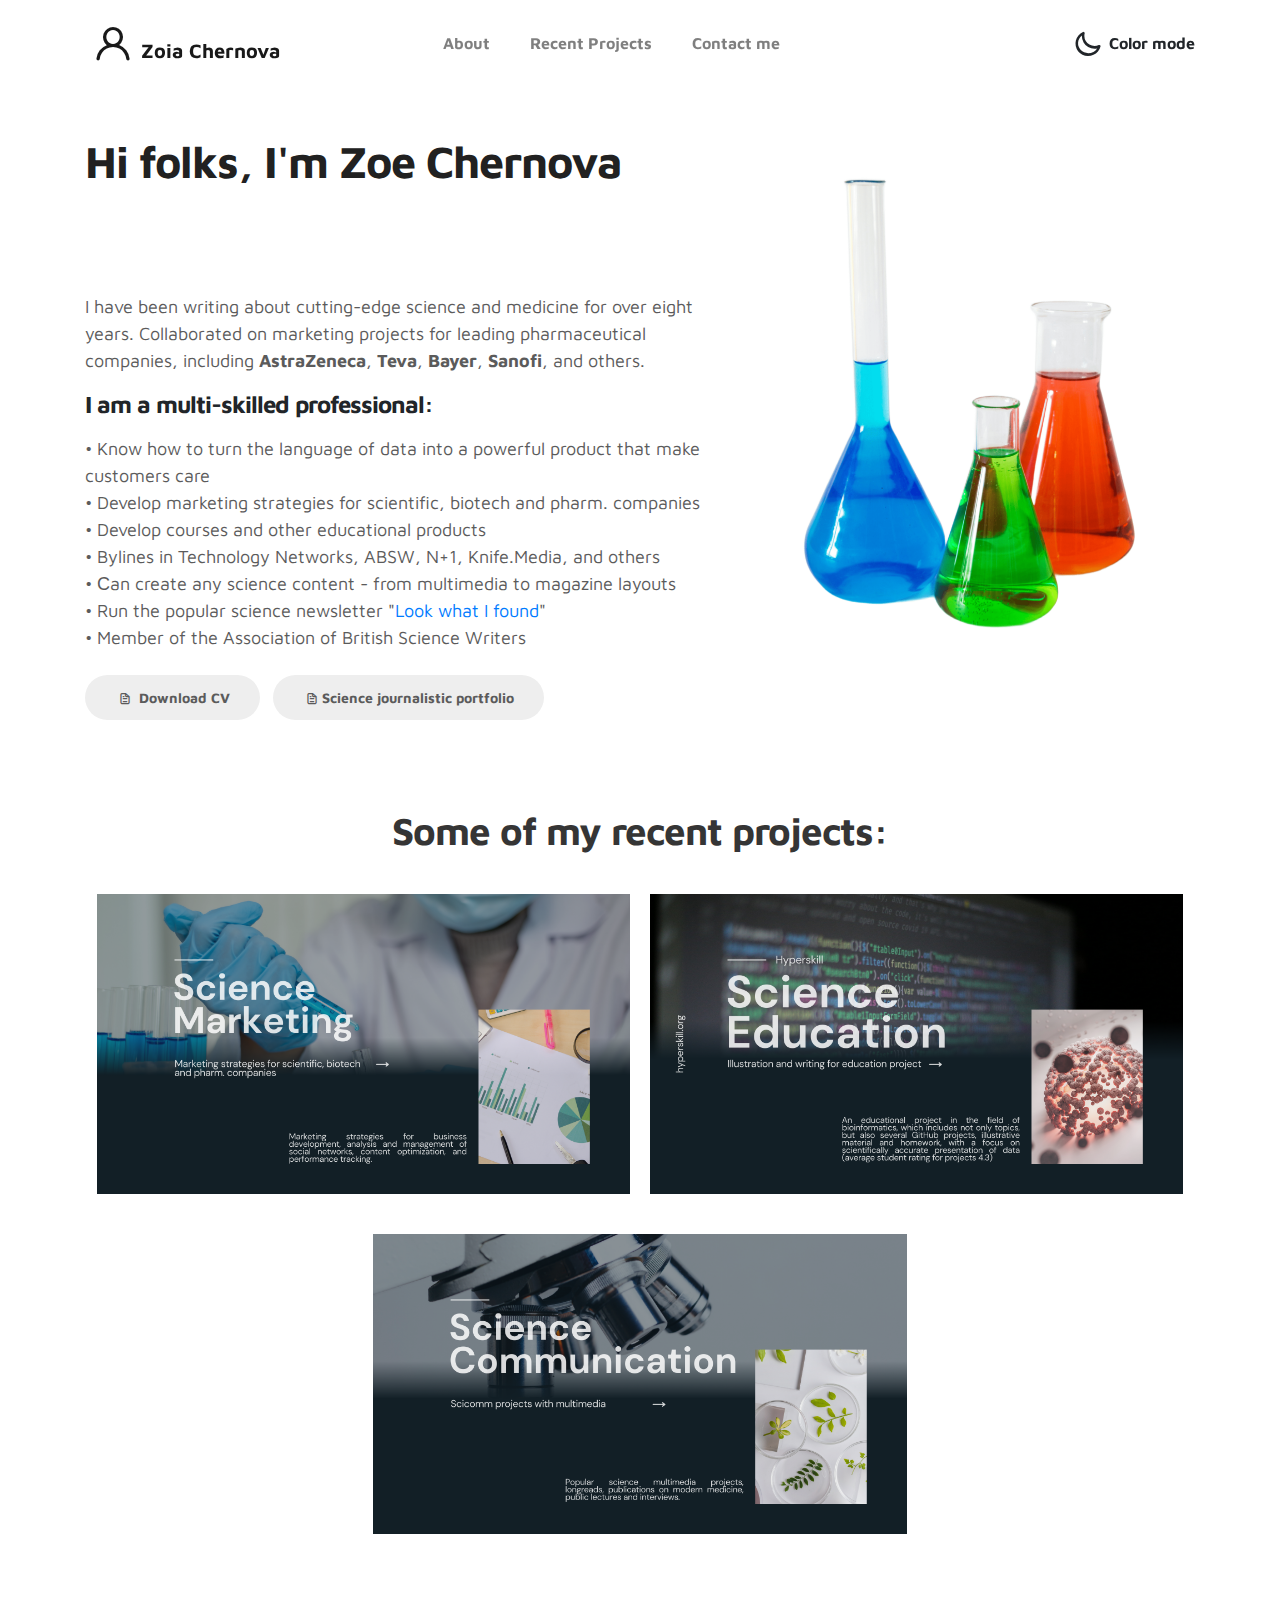
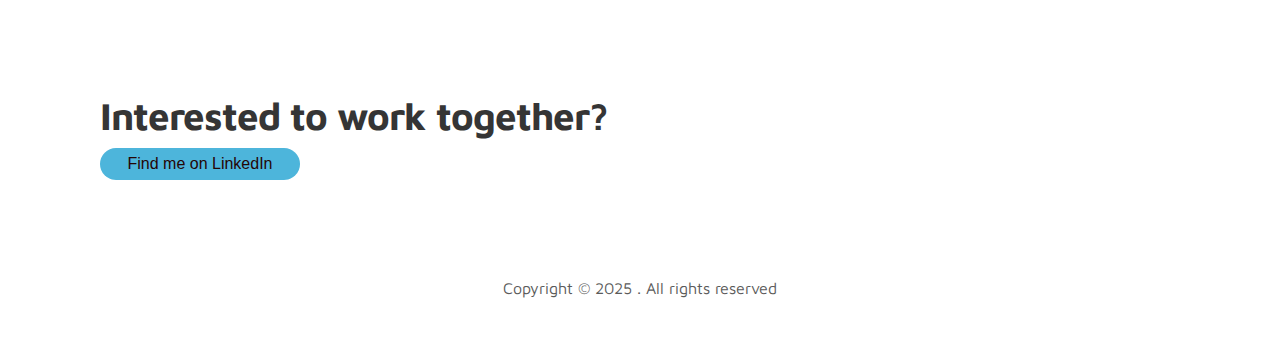
==== commit bcb698ad: "add comm" ====
--- a/index.html
+++ b/index.html
@@ -114,7 +114,7 @@
                       <p>&#8226 Know how to turn the language of data into a powerful product that make customers care
                        <br> &#8226 Develop marketing strategies for scientific, biotech and pharm. companies
                        <br> &#8226 Develop courses and other educational products
-                       <br> &#8226 Bylines in The Skeptic, ABSW, N+1, Knife.Media, and others
+                       <br> &#8226 Bylines in Technology Networks, ABSW, N+1, Knife.Media, and others
                        <br> &#8226 Сan create any science content - from multimedia to magazine layouts
                        <br> &#8226 Run the popular science newsletter "<a href="https://duozoid.substack.com/subscribe">Look what I found</a>"
                       <br> &#8226 Member of the Association of British Science Writers
@@ -153,9 +153,9 @@
                           <img src="images/undraw/proj 3.png" alt="Click me 3" id="mainImage3" class="clickable-image"  height="300px">
                           </a>
                         </div>
-                        <!-- <a href="scicom.html">
+                       <a href="scicom.html">
                           <img src="images/undraw/proj 1.png" alt="Click me 1" id="mainImage1" class="clickable-image"  height="300px">
-                          </a> -->
+                          </a> 
                       </div>
                       <p><br></p>
                   </div>
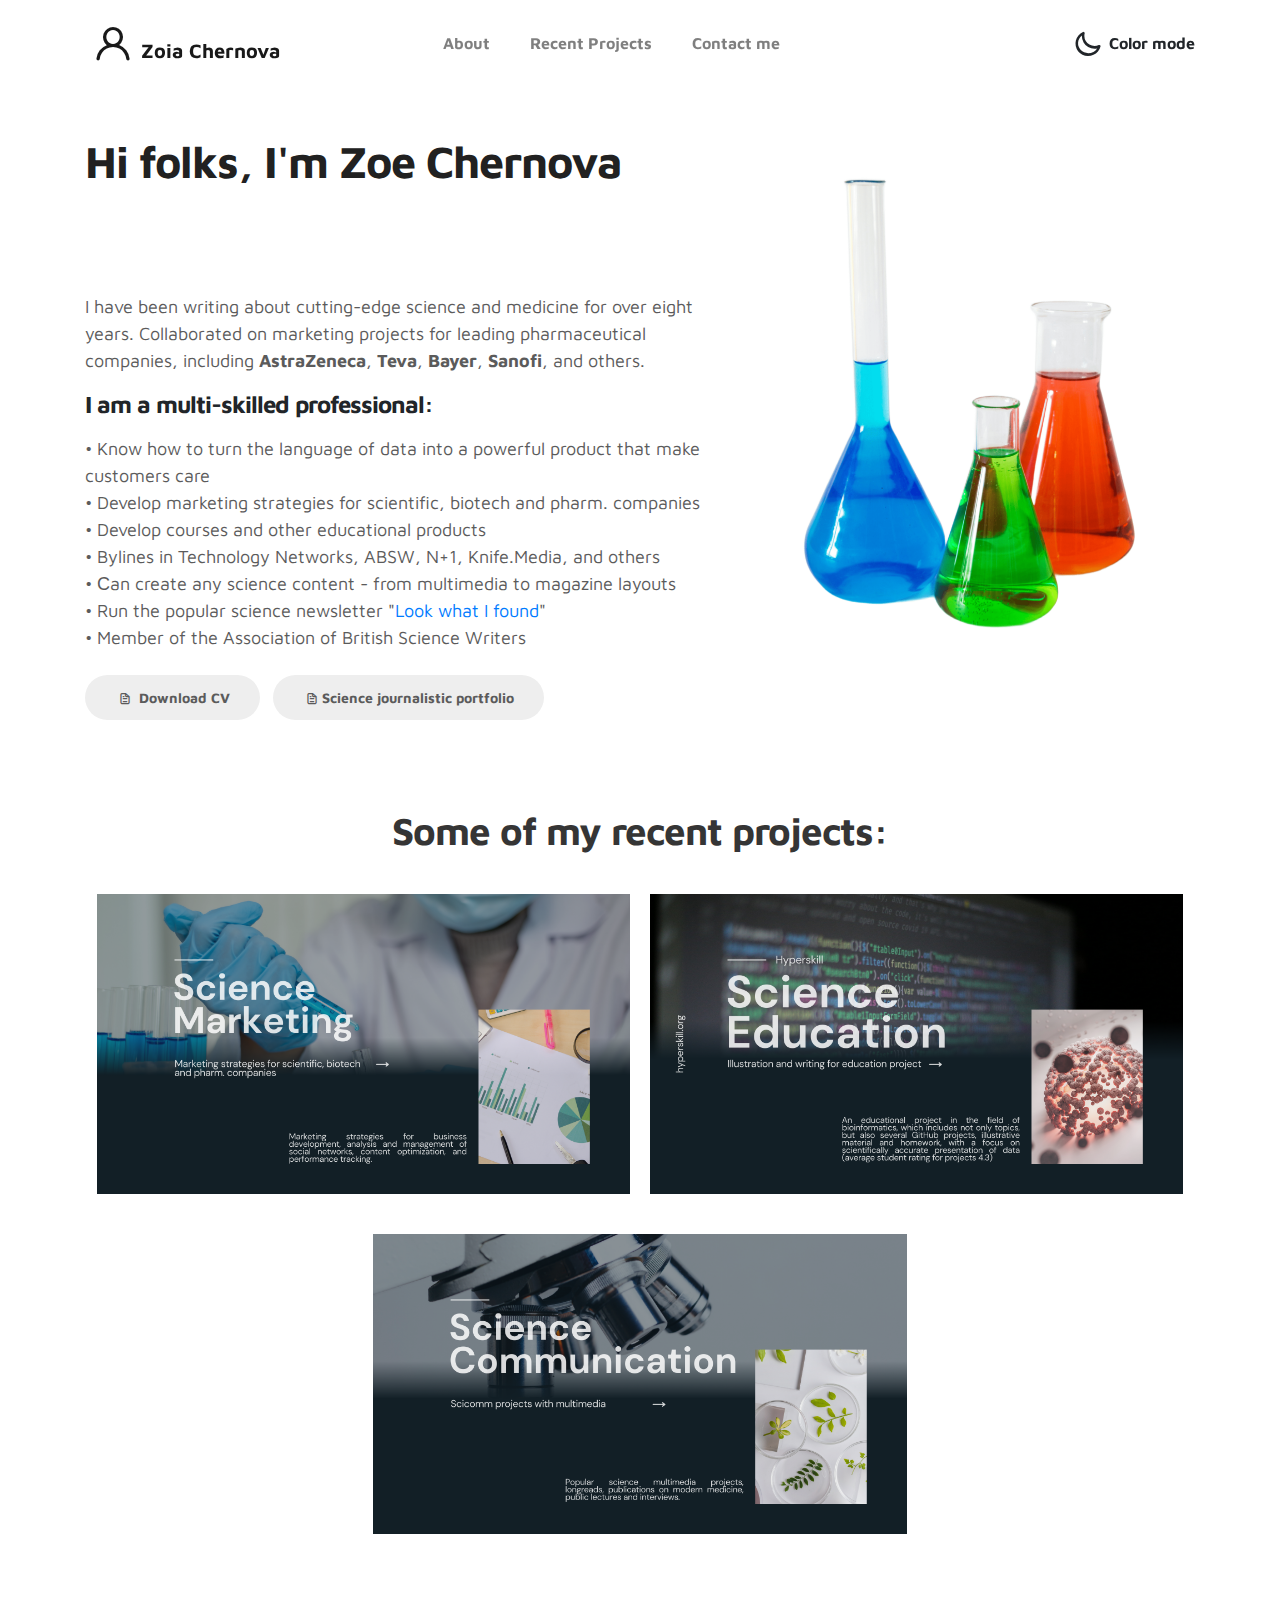
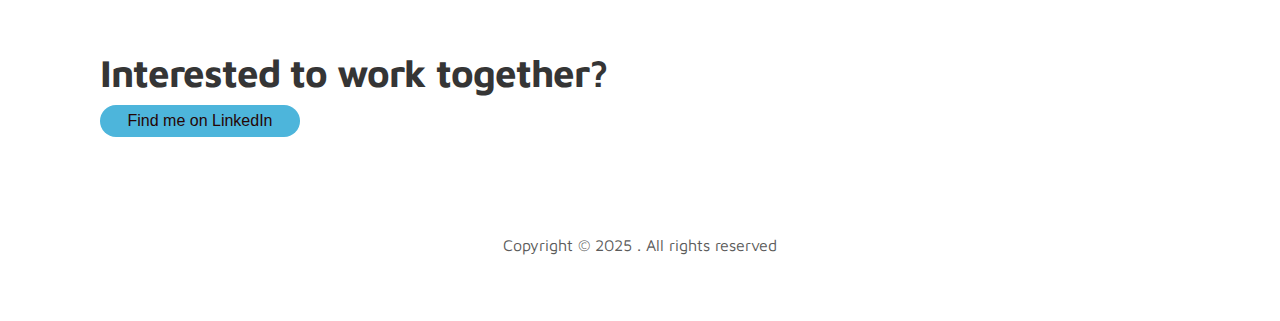
==== commit 9d9b8b3a: "story" ====
--- a/index.html
+++ b/index.html
@@ -137,10 +137,8 @@
     </section>
     <section class="project py-5" id="project">
         <div class="container">
-                
                 <div class="row">
                   <div class="col-lg-11 text-center mx-auto col-12">
-
                       <div class="col-lg-8 mx-auto">
                         <h2>Some of my recent projects:</h2>
                       </div>
@@ -157,13 +155,10 @@
                           <img src="images/undraw/proj 1.png" alt="Click me 1" id="mainImage1" class="clickable-image"  height="300px">
                           </a> 
                       </div>
-                      <p><br></p>
                   </div>
                 </div>
         </div>
     </section>
-    
-
     <section class="contact py-5" id="contact">
       <div class="container">
         <div class="row">
@@ -184,29 +179,25 @@
     border-radius: 16px;
     background-color: #4db5db;
     font-family: "SF Pro Text", Helvetica, sans-serif;
-    }</style>
+    }
+    </style>
           <div class="col-lg-6 col-12">
               <h2 >Interested to work together?</h2>
                   <a class="libutton" href="http://linkedin.com/in/chernova-zoya-science-communicator/" target="_blank">Find me on LinkedIn</a>
                 </div>
             </div>
           </div>
-
       </div>
     </section>
-
-    <!-- FOOTER -->
      <footer class="footer py-5">
           <div class="container">
                <div class="row">
                     <div class="col-lg-12 col-12">                                
                         <p class="copyright-text text-center">Copyright &copy; 2025 . All rights reserved</p>
-                    </div>
-                    
+                    </div>    
                </div>
           </div>
      </footer>
-
      <script src="js/jquery-3.3.1.min.js"></script>
      <script src="js/popper.min.js"></script>
      <script src="js/bootstrap.min.js"></script>
@@ -214,6 +205,5 @@
      <script src="js/jQuery.headroom.js"></script>
      <script src="js/smoothscroll.js"></script>
      <script src="js/custom.js"></script>
-
   </body>
 </html>